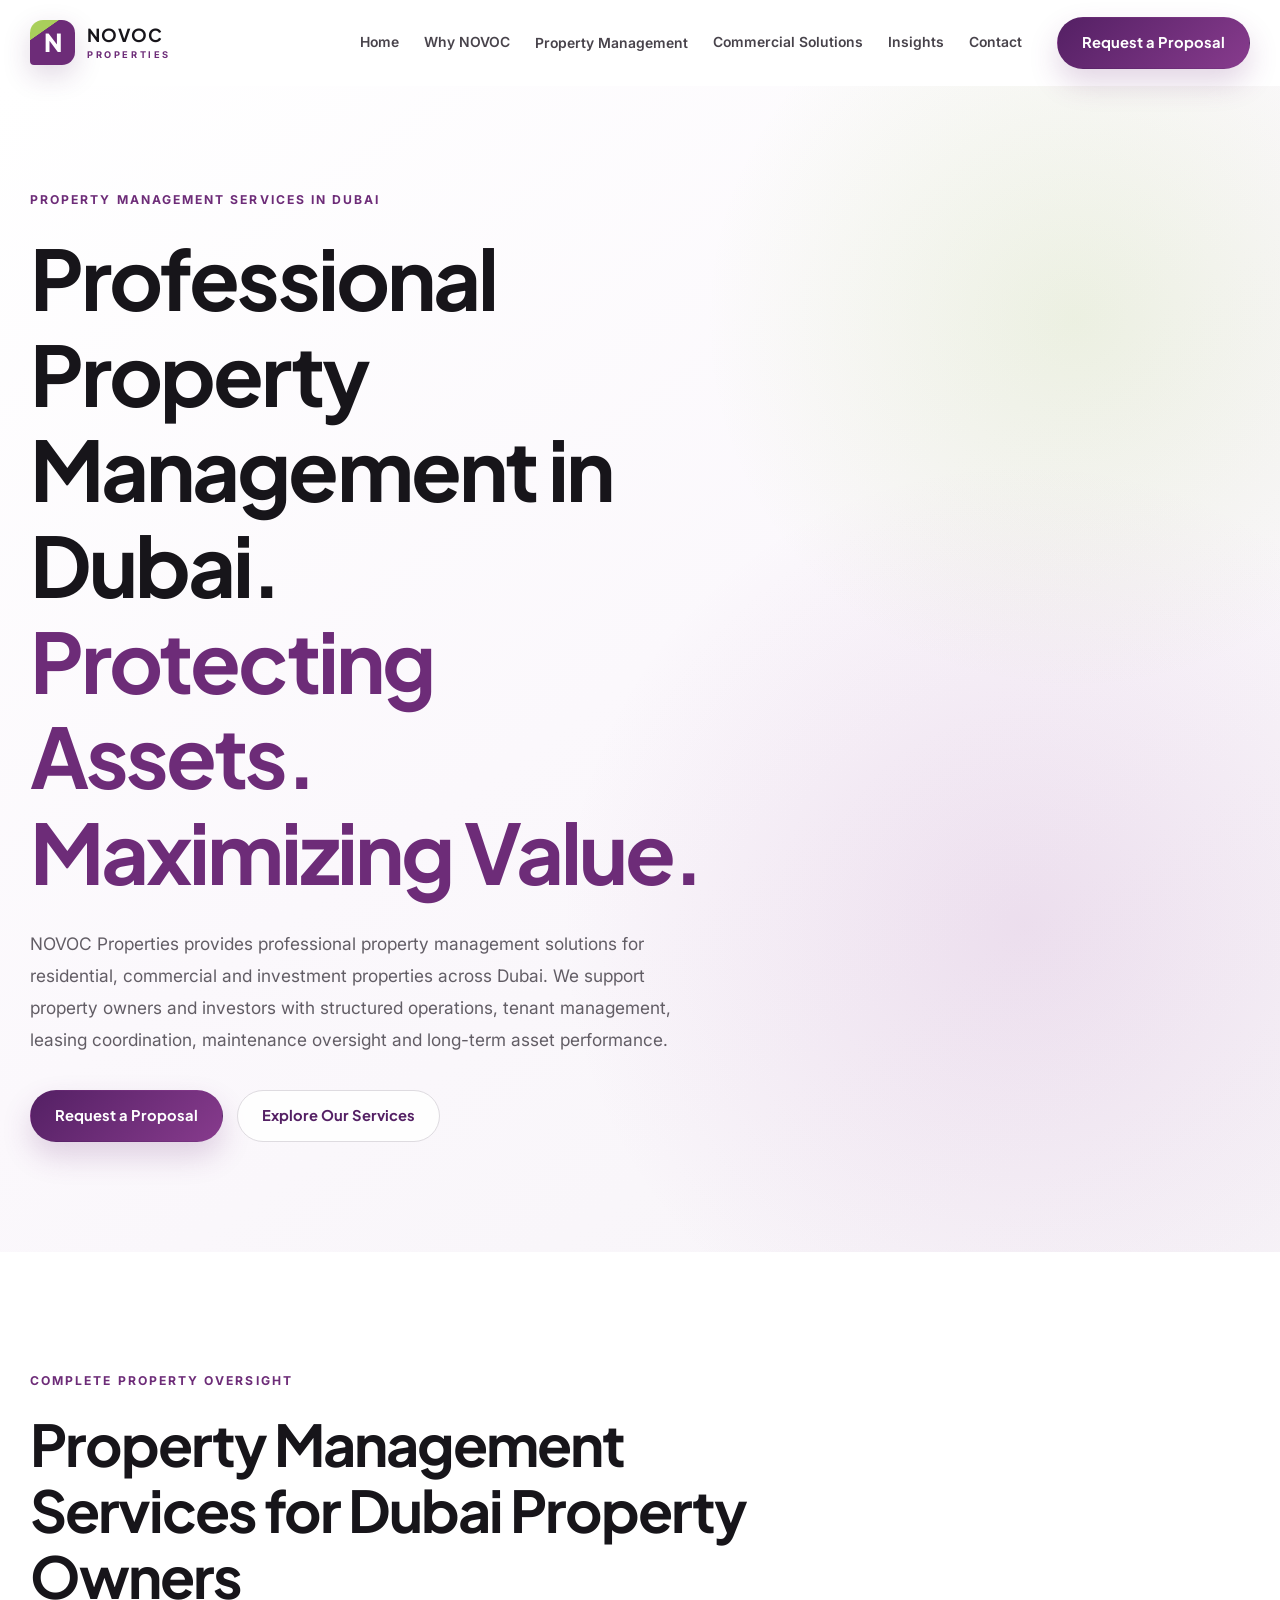
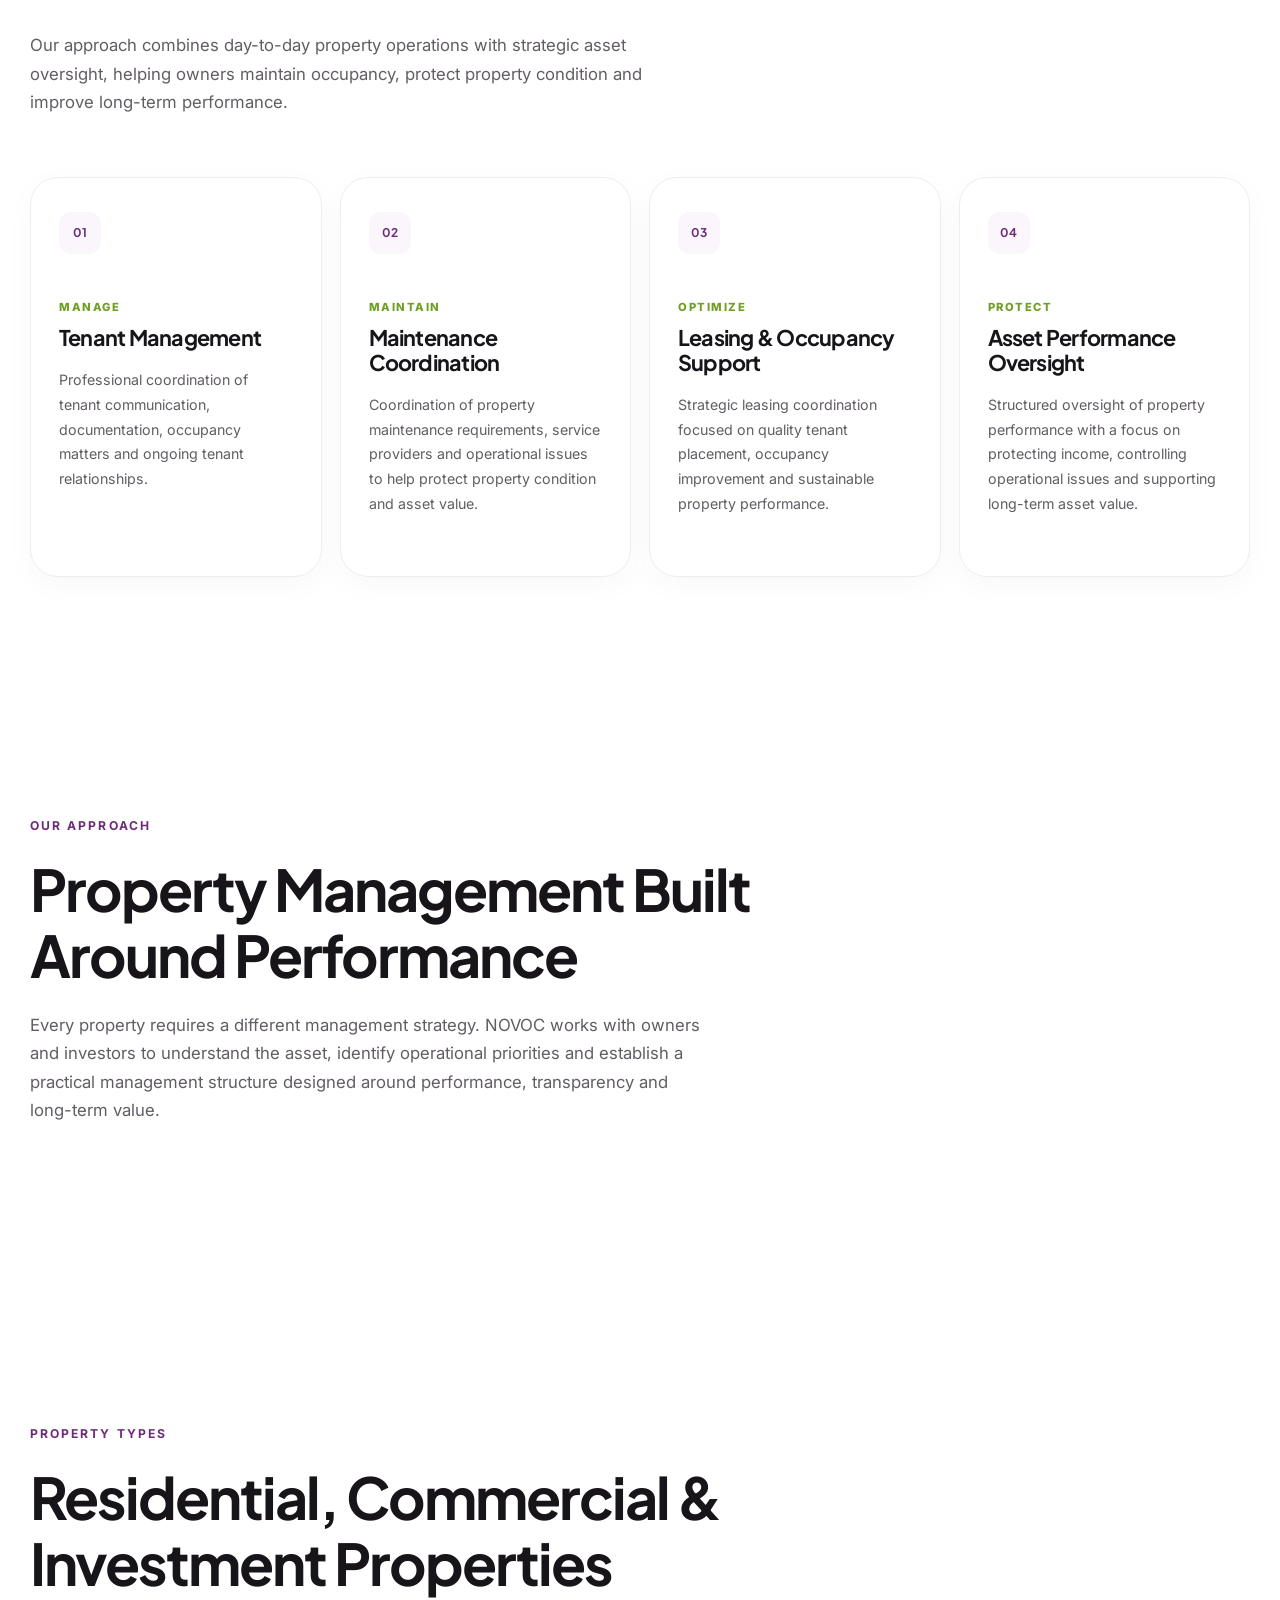
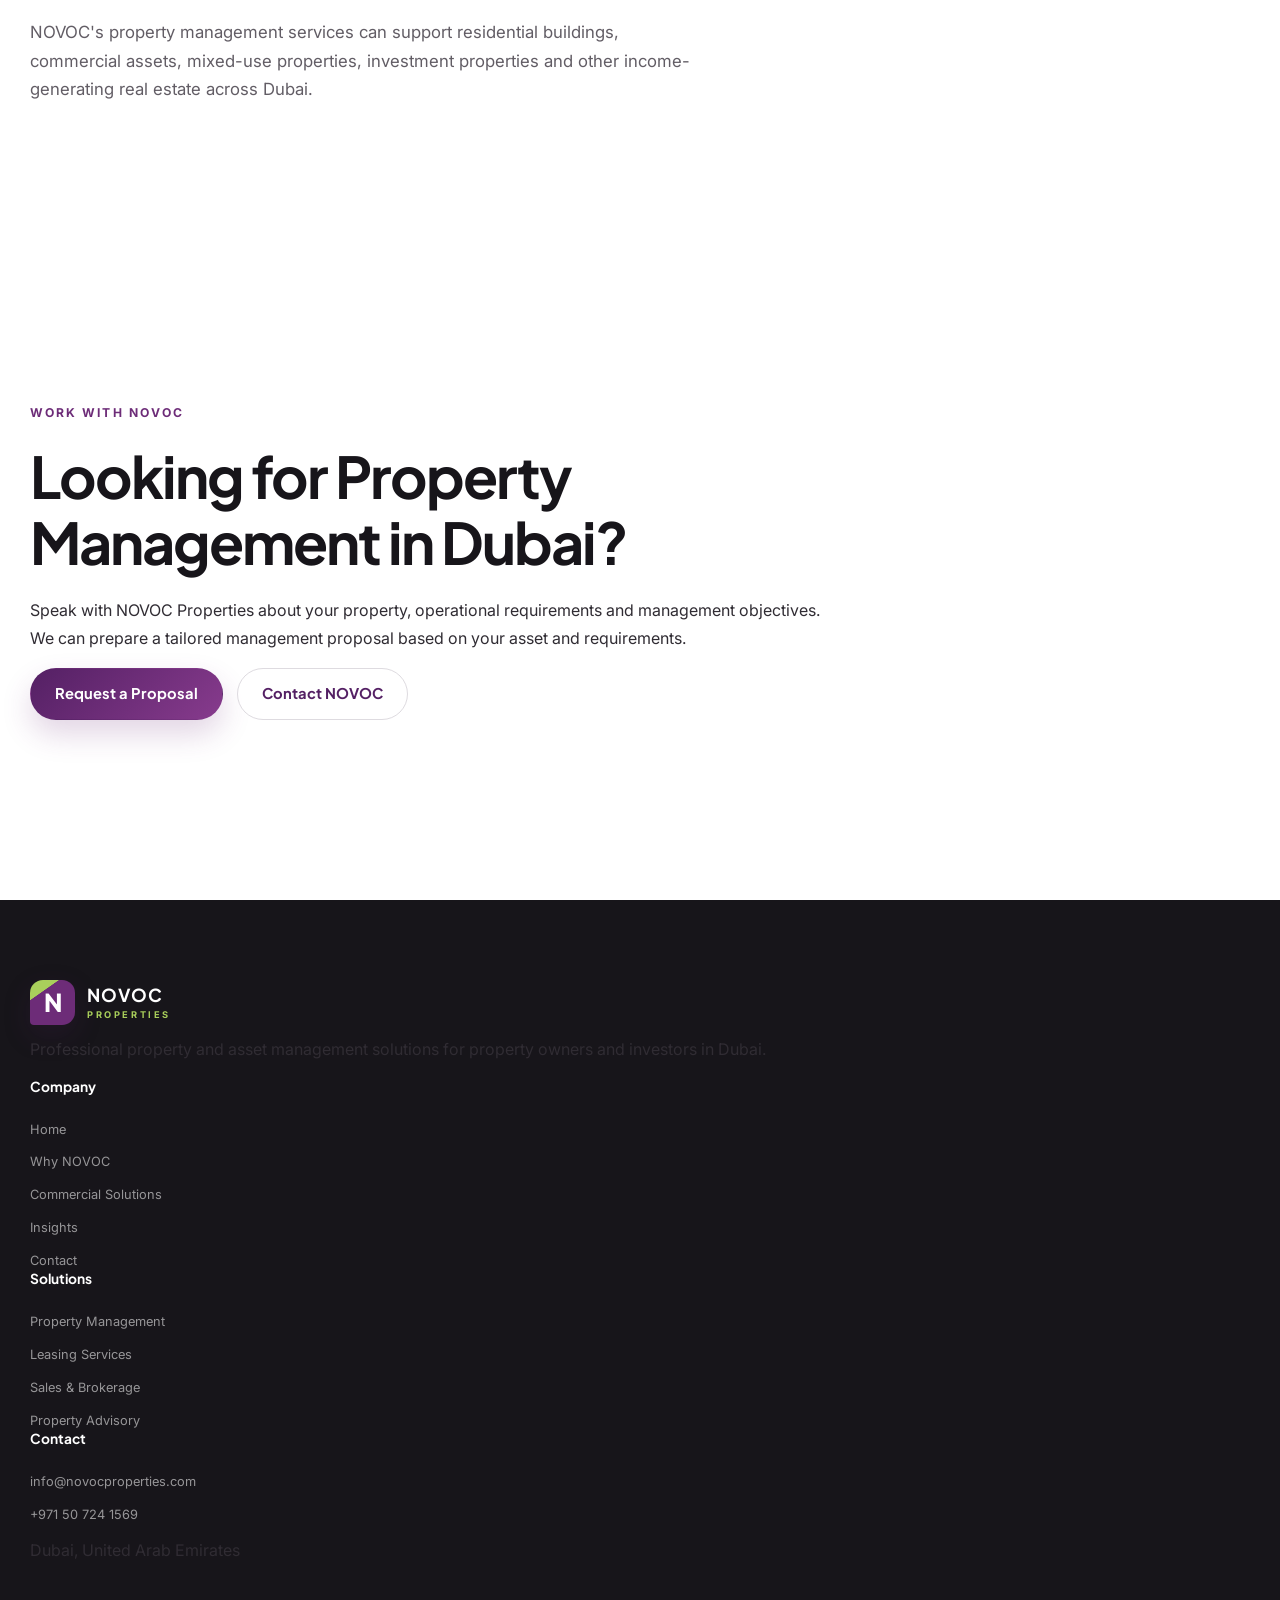
==== property-management.html @ 1d7d65e4 "Add Property Management Dubai service page" ====
<!DOCTYPE html>
<html lang="en">

<head>
  <meta charset="UTF-8">

  <meta name="viewport" content="width=device-width, initial-scale=1.0">

  <title>Property Management Dubai | NOVOC Properties</title>

  <meta
    name="description"
    content="NOVOC Properties provides professional property management services in Dubai for residential, commercial and investment properties, including tenant management, leasing support, maintenance coordination and asset performance."
  >

  <meta
    name="keywords"
    content="property management Dubai, property management company Dubai, property management services Dubai, commercial property management Dubai, residential property management Dubai, asset management Dubai"
  >

  <meta name="author" content="NOVOC Properties L.L.C S.O.C">
  <meta name="robots" content="index, follow">

  <link
    rel="canonical"
    href="https://novocproperties.com/property-management.html"
  >

  <meta property="og:type" content="website">

  <meta
    property="og:title"
    content="Property Management Dubai | NOVOC Properties"
  >

  <meta
    property="og:description"
    content="Professional property management services in Dubai for residential, commercial and investment property owners."
  >

  <meta
    property="og:url"
    content="https://novocproperties.com/property-management.html"
  >

  <meta property="og:site_name" content="NOVOC Properties">

  <meta name="twitter:card" content="summary_large_image">

  <meta
    name="twitter:title"
    content="Property Management Dubai | NOVOC Properties"
  >

  <meta
    name="twitter:description"
    content="Professional property management services in Dubai for property owners and investors."
  >

  <link rel="preconnect" href="https://fonts.googleapis.com">

  <link
    rel="preconnect"
    href="https://fonts.gstatic.com"
    crossorigin
  >

  <link
    href="https://fonts.googleapis.com/css2?family=Inter:wght@400;500;600;700&family=Plus+Jakarta+Sans:wght@500;600;700;800&display=swap"
    rel="stylesheet"
  >

  <link rel="stylesheet" href="css/style.css">
  <link rel="stylesheet" href="css/responsive.css">

  <script type="application/ld+json">
  {
    "@context": "https://schema.org",
    "@type": "Service",
    "name": "Property Management Services Dubai",
    "serviceType": "Property Management",
    "provider": {
      "@type": "Organization",
      "name": "NOVOC Properties L.L.C S.O.C",
      "url": "https://novocproperties.com/",
      "telephone": "+971507241569",
      "email": "info@novocproperties.com"
    },
    "areaServed": {
      "@type": "City",
      "name": "Dubai"
    },
    "description": "Professional property management services for residential, commercial and investment properties in Dubai."
  }
  </script>

</head>

<body>

  <a class="skip-link" href="#main-content">
    Skip to content
  </a>

  <header class="site-header" id="site-header">

    <div class="container header-inner">

      <a
        class="brand"
        href="index.html"
        aria-label="NOVOC Properties home"
      >

        <span class="brand-mark" aria-hidden="true">N</span>

        <span class="brand-text">
          <strong>NOVOC</strong>
          <small>PROPERTIES</small>
        </span>

      </a>

      <button
        class="menu-toggle"
        aria-label="Open navigation"
        aria-expanded="false"
        aria-controls="main-navigation"
      >
        <span></span>
        <span></span>
        <span></span>
      </button>

      <nav
        class="main-navigation"
        id="main-navigation"
        aria-label="Main navigation"
      >

        <a href="index.html">Home</a>

        <a href="why-novoc.html">Why NOVOC</a>

        <div class="nav-dropdown">

          <a class="active" href="property-management.html">
            Property Management
          </a>

        </div>

        <a href="commercial-solutions.html">
          Commercial Solutions
        </a>

        <a href="insights.html">
          Insights
        </a>

        <a href="contact.html">
          Contact
        </a>

      </nav>

      <a
        class="button button-primary"
        href="index.html#proposal"
      >
        Request a Proposal
      </a>

    </div>

  </header>


  <main id="main-content">

    <section class="hero">

      <div class="container hero-grid">

        <div class="hero-content">

          <p class="eyebrow">
            PROPERTY MANAGEMENT SERVICES IN DUBAI
          </p>

          <h1>
            Professional Property Management in Dubai.
            <span>Protecting Assets. Maximizing Value.</span>
          </h1>

          <p class="hero-description">
            NOVOC Properties provides professional property management
            solutions for residential, commercial and investment properties
            across Dubai. We support property owners and investors with
            structured operations, tenant management, leasing coordination,
            maintenance oversight and long-term asset performance.
          </p>

          <div class="hero-actions">

            <a
              class="button button-primary"
              href="index.html#proposal"
            >
              Request a Proposal
            </a>

            <a
              class="button button-secondary"
              href="#services"
            >
              Explore Our Services
            </a>

          </div>

        </div>

      </div>

    </section>


    <section class="section" id="services">

      <div class="container">

        <div class="section-heading">

          <p class="eyebrow">
            COMPLETE PROPERTY OVERSIGHT
          </p>

          <h2>
            Property Management Services for Dubai Property Owners
          </h2>

          <p>
            Our approach combines day-to-day property operations with
            strategic asset oversight, helping owners maintain occupancy,
            protect property condition and improve long-term performance.
          </p>

        </div>


        <div class="solutions-grid">

          <article class="solution-card">

            <span class="solution-number">01</span>

            <p class="solution-action">Manage</p>

            <h3>Tenant Management</h3>

            <p>
              Professional coordination of tenant communication,
              documentation, occupancy matters and ongoing tenant
              relationships.
            </p>

          </article>


          <article class="solution-card">

            <span class="solution-number">02</span>

            <p class="solution-action">Maintain</p>

            <h3>Maintenance Coordination</h3>

            <p>
              Coordination of property maintenance requirements,
              service providers and operational issues to help protect
              property condition and asset value.
            </p>

          </article>


          <article class="solution-card">

            <span class="solution-number">03</span>

            <p class="solution-action">Optimize</p>

            <h3>Leasing & Occupancy Support</h3>

            <p>
              Strategic leasing coordination focused on quality tenant
              placement, occupancy improvement and sustainable property
              performance.
            </p>

          </article>


          <article class="solution-card">

            <span class="solution-number">04</span>

            <p class="solution-action">Protect</p>

            <h3>Asset Performance Oversight</h3>

            <p>
              Structured oversight of property performance with a focus
              on protecting income, controlling operational issues and
              supporting long-term asset value.
            </p>

          </article>

        </div>

      </div>

    </section>


    <section class="section">

      <div class="container">

        <div class="section-heading">

          <p class="eyebrow">
            OUR APPROACH
          </p>

          <h2>
            Property Management Built Around Performance
          </h2>

          <p>
            Every property requires a different management strategy.
            NOVOC works with owners and investors to understand the asset,
            identify operational priorities and establish a practical
            management structure designed around performance,
            transparency and long-term value.
          </p>

        </div>

      </div>

    </section>


    <section class="section">

      <div class="container">

        <div class="section-heading">

          <p class="eyebrow">
            PROPERTY TYPES
          </p>

          <h2>
            Residential, Commercial & Investment Properties
          </h2>

          <p>
            NOVOC's property management services can support residential
            buildings, commercial assets, mixed-use properties,
            investment properties and other income-generating real estate
            across Dubai.
          </p>

        </div>

      </div>

    </section>


    <section class="section" id="proposal">

      <div class="container">

        <div class="section-heading">

          <p class="eyebrow">
            WORK WITH NOVOC
          </p>

          <h2>
            Looking for Property Management in Dubai?
          </h2>

          <p>
            Speak with NOVOC Properties about your property,
            operational requirements and management objectives.
            We can prepare a tailored management proposal based
            on your asset and requirements.
          </p>

          <div class="hero-actions">

            <a
              class="button button-primary"
              href="mailto:info@novocproperties.com"
            >
              Request a Proposal
            </a>

            <a
              class="button button-secondary"
              href="tel:+971507241569"
            >
              Contact NOVOC
            </a>

          </div>

        </div>

      </div>

    </section>

  </main>


  <footer class="site-footer">

    <div class="container">

      <div class="footer-grid">

        <div class="footer-column">

          <a
            class="brand"
            href="index.html"
            aria-label="NOVOC Properties home"
          >

            <span class="brand-mark" aria-hidden="true">N</span>

            <span class="brand-text">
              <strong>NOVOC</strong>
              <small>PROPERTIES</small>
            </span>

          </a>

          <p>
            Professional property and asset management solutions
            for property owners and investors in Dubai.
          </p>

        </div>


        <div class="footer-column">

          <h3>Company</h3>

          <a href="index.html">Home</a>
          <a href="why-novoc.html">Why NOVOC</a>
          <a href="commercial-solutions.html">Commercial Solutions</a>
          <a href="insights.html">Insights</a>
          <a href="contact.html">Contact</a>

        </div>


        <div class="footer-column">

          <h3>Solutions</h3>

          <a href="property-management.html">
            Property Management
          </a>

          <a href="leasing.html">
            Leasing Services
          </a>

          <a href="brokerage.html">
            Sales &amp; Brokerage
          </a>

          <a href="property-advisory.html">
            Property Advisory
          </a>

        </div>


        <div class="footer-column">

          <h3>Contact</h3>

          <a href="mailto:info@novocproperties.com">
            info@novocproperties.com
          </a>

          <a href="tel:+971507241569">
            +971 50 724 1569
          </a>

          <p>
            Dubai, United Arab Emirates
          </p>

        </div>

      </div>

    </div>

  </footer>


  <script src="js/script.js"></script>

</body>

</html>
---- css/style.css ----
/* =========================================================
   NOVOC PROPERTIES
   Main Website Stylesheet
   ========================================================= */

/* ---------- Brand Variables ---------- */

:root {
  --purple-950: #2b1238;
  --purple-900: #3c174d;
  --purple-800: #542064;
  --purple-700: #6d2c78;
  --purple-600: #873b8d;
  --purple-500: #9d4da2;
  --purple-100: #f2e9f4;
  --purple-50: #faf6fb;

  --green-600: #6f9f24;
  --green-500: #8fbd3f;
  --green-400: #a9cf5b;
  --green-100: #edf6dc;

  --charcoal-950: #17151a;
  --charcoal-900: #211e24;
  --charcoal-800: #302c33;
  --charcoal-700: #48434b;
  --charcoal-600: #625d65;
  --charcoal-500: #7b767d;
  --charcoal-300: #c5c1c7;
  --charcoal-200: #dedbe0;
  --charcoal-100: #eeecef;
  --charcoal-50: #f7f6f8;

  --white: #ffffff;
  --success: #268a56;

  --font-heading: "Plus Jakarta Sans", sans-serif;
  --font-body: "Inter", sans-serif;

  --container: 1220px;
  --header-height: 86px;

  --radius-small: 10px;
  --radius-medium: 18px;
  --radius-large: 28px;
  --radius-pill: 999px;

  --shadow-small: 0 8px 24px rgba(37, 21, 42, 0.07);
  --shadow-medium: 0 20px 60px rgba(42, 23, 48, 0.1);
  --shadow-large: 0 30px 90px rgba(42, 23, 48, 0.16);

  --transition: 220ms ease;
}

/* ---------- Reset ---------- */

*,
*::before,
*::after {
  box-sizing: border-box;
}

html {
  scroll-behavior: smooth;
}

body {
  margin: 0;
  overflow-x: hidden;
  color: var(--charcoal-800);
  background: var(--white);
  font-family: var(--font-body);
  font-size: 16px;
  line-height: 1.7;
  -webkit-font-smoothing: antialiased;
}

body.menu-open {
  overflow: hidden;
}

img,
svg {
  display: block;
  max-width: 100%;
}

button,
input,
textarea,
select {
  font: inherit;
}

button,
a {
  -webkit-tap-highlight-color: transparent;
}

a {
  color: inherit;
  text-decoration: none;
}

p,
h1,
h2,
h3,
h4 {
  margin-top: 0;
}

h1,
h2,
h3,
h4 {
  color: var(--charcoal-950);
  font-family: var(--font-heading);
  line-height: 1.15;
  letter-spacing: -0.035em;
}

h1 {
  font-size: clamp(3rem, 6.5vw, 6.5rem);
}

h2 {
  font-size: clamp(2.2rem, 4.5vw, 4.4rem);
}

h3 {
  font-size: 1.35rem;
}

::selection {
  color: var(--white);
  background: var(--purple-700);
}

/* ---------- Utilities ---------- */

.container {
  width: min(calc(100% - 40px), var(--container));
  margin-inline: auto;
}

.section {
  position: relative;
  padding: 120px 0;
}

.section-light {
  background: var(--charcoal-50);
}

.two-column {
  display: grid;
  grid-template-columns: 0.9fr 1.1fr;
  gap: 90px;
  align-items: start;
}

.eyebrow {
  margin-bottom: 22px;
  color: var(--purple-700);
  font-size: 0.76rem;
  font-weight: 700;
  letter-spacing: 0.17em;
  line-height: 1.4;
  text-transform: uppercase;
}

.section-heading {
  max-width: 800px;
  margin-bottom: 60px;
}

.section-heading h2 {
  margin-bottom: 22px;
}

.section-heading > p:last-child {
  max-width: 670px;
  margin-bottom: 0;
  color: var(--charcoal-600);
  font-size: 1.05rem;
}

.narrow-heading {
  max-width: 720px;
}

.heading-row {
  display: flex;
  max-width: none;
  align-items: end;
  justify-content: space-between;
  gap: 30px;
}

.heading-row > div {
  max-width: 760px;
}

.skip-link {
  position: fixed;
  z-index: 9999;
  top: 16px;
  left: 16px;
  padding: 12px 16px;
  transform: translateY(-150%);
  color: var(--white);
  background: var(--purple-800);
  border-radius: var(--radius-small);
}

.skip-link:focus {
  transform: translateY(0);
}

/* ---------- Buttons ---------- */

.button {
  display: inline-flex;
  min-height: 52px;
  align-items: center;
  justify-content: center;
  gap: 10px;
  padding: 13px 24px;
  border: 1px solid transparent;
  border-radius: var(--radius-pill);
  font-family: var(--font-heading);
  font-size: 0.92rem;
  font-weight: 700;
  line-height: 1;
  cursor: pointer;
  transition:
    transform var(--transition),
    background-color var(--transition),
    border-color var(--transition),
    color var(--transition),
    box-shadow var(--transition);
}

.button:hover {
  transform: translateY(-2px);
}

.button-primary {
  color: var(--white);
  background: linear-gradient(
    135deg,
    var(--purple-800),
    var(--purple-600)
  );
  box-shadow: 0 14px 30px rgba(109, 44, 120, 0.2);
}

.button-primary:hover {
  background: linear-gradient(
    135deg,
    var(--purple-900),
    var(--purple-700)
  );
  box-shadow: 0 18px 36px rgba(109, 44, 120, 0.28);
}

.button-secondary {
  color: var(--purple-800);
  background: rgba(255, 255, 255, 0.85);
  border-color: var(--charcoal-200);
}

.button-secondary:hover {
  border-color: var(--purple-500);
  background: var(--white);
}

.text-link {
  display: inline-flex;
  align-items: center;
  gap: 12px;
  color: var(--purple-800);
  font-family: var(--font-heading);
  font-weight: 700;
  transition:
    gap var(--transition),
    color var(--transition);
}

.text-link:hover {
  gap: 17px;
  color: var(--green-600);
}

/* ---------- Header ---------- */

.site-header {
  position: sticky;
  z-index: 1000;
  top: 0;
  height: var(--header-height);
  background: rgba(255, 255, 255, 0.9);
  border-bottom: 1px solid transparent;
  backdrop-filter: blur(18px);
  transition:
    box-shadow var(--transition),
    border-color var(--transition),
    background-color var(--transition);
}

.site-header.scrolled {
  background: rgba(255, 255, 255, 0.96);
  border-color: var(--charcoal-100);
  box-shadow: 0 10px 30px rgba(35, 26, 38, 0.06);
}

.header-inner {
  display: flex;
  height: 100%;
  align-items: center;
  gap: 35px;
}

.brand {
  display: inline-flex;
  flex-shrink: 0;
  align-items: center;
  gap: 12px;
}

.brand-mark {
  display: grid;
  width: 45px;
  height: 45px;
  place-items: center;
  overflow: hidden;
  color: var(--white);
  background:
    linear-gradient(
      145deg,
      var(--green-400) 0 26%,
      var(--purple-700) 27% 100%
    );
  border-radius: 13px 13px 13px 4px;
  font-family: var(--font-heading);
  font-size: 1.55rem;
  font-weight: 800;
  box-shadow: 0 10px 28px rgba(84, 32, 100, 0.18);
}

.brand-text {
  display: flex;
  flex-direction: column;
  line-height: 1;
}

.brand-text strong {
  color: var(--charcoal-950);
  font-family: var(--font-heading);
  font-size: 1.12rem;
  letter-spacing: 0.05em;
}

.brand-text small {
  margin-top: 6px;
  color: var(--purple-700);
  font-size: 0.58rem;
  font-weight: 700;
  letter-spacing: 0.28em;
}

.main-navigation {
  display: flex;
  margin-left: auto;
  align-items: center;
  gap: 25px;
}

.main-navigation > a,
.nav-dropdown > a {
  position: relative;
  padding: 30px 0;
  color: var(--charcoal-700);
  font-size: 0.87rem;
  font-weight: 600;
  white-space: nowrap;
  transition: color var(--transition);
}

.main-navigation > a::after,
.nav-dropdown > a::after {
  position: absolute;
  right: 0;
  bottom: 23px;
  left: 0;
  height: 2px;
  content: "";
  transform: scaleX(0);
  background: var(--purple-700);
  border-radius: 2px;
  transition: transform var(--transition);
  transform-origin: right;
}

.main-navigation > a:hover,
.main-navigation > a.active,
.nav-dropdown:hover > a {
  color: var(--purple-800);
}

.main-navigation > a:hover::after,
.main-navigation > a.active::after,
.nav-dropdown:hover > a::after {
  transform: scaleX(1);
  transform-origin: left;
}

.nav-dropdown {
  position: relative;
}

.dropdown-menu {
  position: absolute;
  top: calc(100% - 8px);
  left: -25px;
  width: 255px;
  padding: 12px;
  visibility: hidden;
  transform: translateY(12px);
  opacity: 0;
  background: var(--white);
  border: 1px solid var(--charcoal-100);
  border-radius: var(--radius-medium);
  box-shadow: var(--shadow-medium);
  transition:
    transform var(--transition),
    opacity var(--transition),
    visibility var(--transition);
}

.dropdown-menu a {
  display: block;
  padding: 12px 14px;
  color: var(--charcoal-700);
  border-radius: 10px;
  font-size: 0.88rem;
  font-weight: 600;
}

.dropdown-menu a:hover {
  color: var(--purple-800);
  background: var(--purple-50);
}

.nav-dropdown:hover .dropdown-menu,
.nav-dropdown:focus-within .dropdown-menu {
  visibility: visible;
  transform: translateY(0);
  opacity: 1;
}

.header-cta {
  min-height: 44px;
  padding: 12px 19px;
  font-size: 0.8rem;
}

.menu-toggle {
  display: none;
  width: 44px;
  height: 44px;
  padding: 10px;
  background: transparent;
  border: 0;
  cursor: pointer;
}

.menu-toggle span {
  display: block;
  width: 100%;
  height: 2px;
  margin: 6px 0;
  background: var(--charcoal-900);
  border-radius: 2px;
  transition:
    transform var(--transition),
    opacity var(--transition);
}

/* ---------- Hero ---------- */

.hero {
  position: relative;
  min-height: calc(100vh - var(--header-height));
  display: flex;
  overflow: hidden;
  align-items: center;
  padding: 105px 0 110px;
  background:
    radial-gradient(
      circle at 84% 20%,
      rgba(143, 189, 63, 0.14),
      transparent 26%
    ),
    radial-gradient(
      circle at 80% 72%,
      rgba(157, 77, 162, 0.14),
      transparent 35%
    ),
    linear-gradient(145deg, #ffffff 0%, #fbf8fc 50%, #f7f4f8 100%);
}

.hero-grid {
  position: relative;
  z-index: 2;
  display: grid;
  grid-template-columns: minmax(0, 1.18fr) minmax(360px, 0.82fr);
  gap: 80px;
  align-items: center;
}

.hero-content {
  max-width: 760px;
}

.hero h1 {
  max-width: 800px;
  margin-bottom: 28px;
}

.hero h1 span {
  display: block;
  color: var(--purple-700);
}

.hero-description {
  max-width: 720px;
  margin-bottom: 34px;
  color: var(--charcoal-600);
  font-size: 1.08rem;
  line-height: 1.85;
}

.hero-actions {
  display: flex;
  flex-wrap: wrap;
  gap: 14px;
}

.hero-trust {
  display: grid;
  max-width: 760px;
  margin-top: 52px;
  padding-top: 27px;
  grid-template-columns: repeat(3, 1fr);
  border-top: 1px solid var(--charcoal-200);
}

.hero-trust div {
  position: relative;
  padding-right: 20px;
}

.hero-trust div:not(:last-child)::after {
  position: absolute;
  top: 5px;
  right: 20px;
  width: 1px;
  height: 38px;
  content: "";
  background: var(--charcoal-200);
}

.hero-trust strong,
.hero-trust span {
  display: block;
}

.hero-trust strong {
  margin-bottom: 4px;
  color: var(--charcoal-900);
  font-family: var(--font-heading);
  font-size: 0.9rem;
}

.hero-trust span {
  max-width: 150px;
  color: var(--charcoal-500);
  font-size: 0.72rem;
  line-height: 1.45;
}

.hero-visual {
  position: relative;
  min-height: 540px;
}

.building-card {
  position: absolute;
  overflow: hidden;
  border-radius: 42px 42px 42px 13px;
}

.building-card-main {
  top: 12px;
  right: 10px;
  width: min(100%, 430px);
  height: 505px;
  background:
    linear-gradient(
      145deg,
      rgba(255, 255, 255, 0.18),
      transparent 40%
    ),
    linear-gradient(145deg, var(--purple-700), var(--purple-950));
  box-shadow: var(--shadow-large);
}

.building-card-main::before {
  position: absolute;
  top: -90px;
  right: -70px;
  width: 280px;
  height: 280px;
  content: "";
  background: rgba(169, 207, 91, 0.92);
  border-radius: 45% 55% 65% 35%;
  transform: rotate(20deg);
}

.building-card-main::after {
  position: absolute;
  top: 50px;
  left: -110px;
  width: 310px;
  height: 310px;
  content: "";
  border: 2px solid rgba(255, 255, 255, 0.14);
  border-radius: 50%;
}

.building-line {
  position: absolute;
  z-index: 2;
  bottom: 100px;
  width: 2px;
  background: rgba(255, 255, 255, 0.22);
}

.line-one {
  left: 22%;
  height: 245px;
}

.line-two {
  left: 50%;
  height: 320px;
}

.line-three {
  right: 22%;
  height: 195px;
}

.building-copy {
  position: absolute;
  z-index: 3;
  right: 35px;
  bottom: 34px;
  left: 35px;
  padding-top: 22px;
  border-top: 1px solid rgba(255, 255, 255, 0.22);
}

.building-copy small,
.building-copy strong {
  display: block;
  color: var(--white);
}

.building-copy small {
  margin-bottom: 6px;
  opacity: 0.72;
  font-size: 0.72rem;
  letter-spacing: 0.08em;
  text-transform: uppercase;
}

.building-copy strong {
  font-family: var(--font-heading);
  font-size: 1.45rem;
}

.floating-card {
  position: absolute;
  z-index: 5;
  min-width: 155px;
  padding: 19px 20px;
  background: rgba(255, 255, 255, 0.92);
  border: 1px solid rgba(255, 255, 255, 0.75);
  border-radius: var(--radius-medium);
  box-shadow: var(--shadow-medium);
  backdrop-filter: blur(12px);
}

.floating-card span,
.floating-card strong {
  display: block;
}

.floating-card span {
  margin-bottom: 3px;
  color: var(--purple-600);
  font-size: 0.69rem;
  font-weight: 700;
  letter-spacing: 0.12em;
  text-transform: uppercase;
}

.floating-card strong {
  color: var(--charcoal-900);
  font-family: var(--font-heading);
  font-size: 0.95rem;
}

.floating-card-one {
  top: 105px;
  left: -34px;
}

.floating-card-two {
  right: -25px;
  bottom: 95px;
}

.hero-shape {
  position: absolute;
  pointer-events: none;
}

.hero-shape-one {
  top: 16%;
  right: -160px;
  width: 420px;
  height: 420px;
  opacity: 0.12;
  border: 2px solid var(--purple-700);
  border-radius: 49% 51% 35% 65%;
  transform: rotate(28deg);
}

.hero-shape-two {
  bottom: -120px;
  left: 38%;
  width: 330px;
  height: 330px;
  opacity: 0.08;
  background: var(--green-500);
  border-radius: 70% 30% 50% 50%;
  transform: rotate(-25deg);
}

/* ---------- Introduction ---------- */

.intro-section h2 {
  max-width: 560px;
}

.intro-copy {
  max-width: 650px;
}

.intro-copy p {
  color: var(--charcoal-600);
  font-size: 1.04rem;
}

.intro-copy .text-link {
  margin-top: 15px;
}

/* ---------- Solutions ---------- */

.solutions-grid {
  display: grid;
  grid-template-columns: repeat(4, 1fr);
  gap: 18px;
}

.solution-card {
  position: relative;
  min-height: 390px;
  display: flex;
  overflow: hidden;
  flex-direction: column;
  padding: 34px 28px;
  background: var(--white);
  border: 1px solid var(--charcoal-100);
  border-radius: var(--radius-large);
  box-shadow: 0 8px 30px rgba(45, 29, 48, 0.03);
  transition:
    transform var(--transition),
    border-color var(--transition),
    box-shadow var(--transition);
}

.solution-card::before {
  position: absolute;
  top: -70px;
  right: -80px;
  width: 180px;
  height: 180px;
  content: "";
  opacity: 0;
  background: var(--purple-100);
  border-radius: 50%;
  transition:
    transform 400ms ease,
    opacity 400ms ease;
}

.solution-card:hover {
  transform: translateY(-8px);
  border-color: rgba(157, 77, 162, 0.35);
  box-shadow: var(--shadow-medium);
}

.solution-card:hover::before {
  transform: scale(1.2);
  opacity: 0.8;
}

.solution-number {
  position: relative;
  z-index: 2;
  display: inline-grid;
  width: 42px;
  height: 42px;
  margin-bottom: 44px;
  place-items: center;
  color: var(--purple-700);
  background: var(--purple-50);
  border-radius: 12px;
  font-family: var(--font-heading);
  font-size: 0.75rem;
  font-weight: 700;
}

.solution-action {
  position: relative;
  z-index: 2;
  margin-bottom: 9px;
  color: var(--green-600);
  font-size: 0.7rem;
  font-weight: 800;
  letter-spacing: 0.14em;
  text-transform: uppercase;
}

.solution-card h3 {
  position: relative;
  z-index: 2;
  margin-bottom: 17px;
}

.solution-card > p:not(.solution-action) {
  position: relative;
  z-index: 2;
  margin-bottom: 25px;
  color: var(--charcoal-600);
  font-size: 0.89rem;
  line-height: 1.75;
}

.solution-card a {
  position: relative;
  z-index: 2;
  display: inline-flex;
  margin-top: auto;
  align-items: center;
  gap: 9px;
  color: var(--purple-700);
  font-family: var(--font-heading);
  font-size: 0.78rem;
  font-weight: 700;
}

.solution-card a span {
  transition: transform var(--transition);
}

.solution-card a:hover span {
  transform: translateX(5px);
}

/* ---------- Trust ---------- */

.trust-grid {
  display: grid;
  grid-template-columns: repeat(3, 1fr);
  border-top: 1px solid var(--charcoal-200);
  border-left: 1px solid var(--charcoal-200);
}

.trust-grid article {
  min-height: 280px;
  padding: 38px 34px;
  border-right: 1px solid var(--charcoal-200);
  border-bottom: 1px solid var(--charcoal-200);
  transition:
    background-color var(--transition),
    transform var(--transition);
}

.trust-grid article:hover {
  background: var(--purple-50);
}

.trust-grid article > span {
  display: block;
  margin-bottom: 55px;
  color: var(--green-600);
  font-family: var(--font-heading);
  font-size: 0.74rem;
  font-weight: 800;
}

.trust-grid h3 {
  margin-bottom: 13px;
}

.trust-grid p {
  margin-bottom: 0;
  color: var(--charcoal-600);
  font-size: 0.87rem;
}

/* ---------- Industries ---------- */

.section-purple {
  overflow: hidden;
  color: var(--white);
  background:
    radial-gradient(
      circle at 90% 20%,
      rgba(169, 207, 91, 0.22),
      transparent 25%
    ),
    linear-gradient(145deg, var(--purple-950), var(--purple-700));
}

.section-purple::before {
  position: absolute;
  top: -180px;
  left: -160px;
  width: 420px;
  height: 420px;
  content: "";
  opacity: 0.12;
  border: 2px solid var(--white);
  border-radius: 40% 60% 58% 42%;
  transform: rotate(25deg);
}

.section-heading-light h2,
.section-heading-light .eyebrow {
  color: var(--white);
}

.section-heading-light .eyebrow {
  opacity: 0.68;
}

.industries-grid {
  display: grid;
  grid-template-columns: repeat(4, 1fr);
  border-top: 1px solid rgba(255, 255, 255, 0.18);
  border-left: 1px solid rgba(255, 255, 255, 0.18);
}

.industries-grid div {
  display: flex;
  min-height: 145px;
  align-items: end;
  padding: 30px;
  border-right: 1px solid rgba(255, 255, 255, 0.18);
  border-bottom: 1px solid rgba(255, 255, 255, 0.18);
  font-family: var(--font-heading);
  font-size: 1.02rem;
  font-weight: 600;
  transition:
    background-color var(--transition),
    color var(--transition);
}

.industries-grid div:hover {
  color: var(--charcoal-950);
  background: var(--green-400);
}

/* ---------- Process ---------- */

.process-grid {
  display: grid;
  grid-template-columns: repeat(4, 1fr);
  gap: 45px;
}

.process-grid article {
  position: relative;
}

.process-grid article:not(:last-child)::after {
  position: absolute;
  top: 21px;
  right: -28px;
  width: 14px;
  height: 14px;
  content: "→";
  color: var(--charcoal-300);
  font-size: 1.1rem;
}

.process-grid span {
  display: grid;
  width: 46px;
  height: 46px;
  margin-bottom: 28px;
  place-items: center;
  color: var(--white);
  background: var(--purple-700);
  border-radius: 50%;
  font-family: var(--font-heading);
  font-size: 0.72rem;
  font-weight: 700;
}

.process-grid article:nth-child(4) span {
  color: var(--charcoal-950);
  background: var(--green-400);
}

.process-grid h3 {
  margin-bottom: 13px;
}

.process-grid p {
  margin-bottom: 0;
  color: var(--charcoal-600);
  font-size: 0.88rem;
}

/* ---------- Standards ---------- */

.standards-section {
  padding-top: 20px;
}

.standards-box {
  display: grid;
  padding: 70px;
  grid-template-columns: 0.9fr 1.1fr;
  gap: 80px;
  background: var(--charcoal-950);
  border-radius: 36px;
}

.standards-box h2 {
  margin-bottom: 0;
  color: var(--white);
}

.standards-box .eyebrow {
  color: var(--green-400);
}

.standards-box > div:last-child {
  padding-left: 40px;
  border-left: 1px solid rgba(255, 255, 255, 0.15);
}

.standards-box > div:last-child p {
  color: rgba(255, 255, 255, 0.68);
}

.standards-box > div:last-child p:last-child {
  margin-bottom: 0;
}

/* ---------- Insights ---------- */

.insights-grid {
  display: grid;
  grid-template-columns: repeat(3, 1fr);
  gap: 22px;
}

.insight-card {
  overflow: hidden;
  background: var(--white);
  border: 1px solid var(--charcoal-100);
  border-radius: var(--radius-large);
  transition:
    transform var(--transition),
    box-shadow var(--transition);
}

.insight-card:hover {
  transform: translateY(-7px);
  box-shadow: var(--shadow-medium);
}

.insight-image {
  position: relative;
  height: 220px;
  overflow: hidden;
}

.insight-image::before,
.insight-image::after {
  position: absolute;
  content: "";
}

.insight-image::before {
  inset: 0;
  background:
    linear-gradient(
      140deg,
      rgba(255, 255, 255, 0.16),
      transparent 40%
    ),
    linear-gradient(145deg, var(--purple-800), var(--purple-500));
}

.insight-image::after {
  right: -70px;
  bottom: -80px;
  width: 230px;
  height: 230px;
  opacity: 0.78;
  background: var(--green-400);
  border-radius: 45% 55% 60% 40%;
}

.insight-image-two::before {
  background:
    linear-gradient(
      140deg,
      rgba(255, 255, 255, 0.16),
      transparent 40%
    ),
    linear-gradient(145deg, var(--charcoal-900), var(--purple-800));
}

.insight-image-three::before {
  background:
    linear-gradient(
      140deg,
      rgba(255, 255, 255, 0.16),
      transparent 40%
    ),
    linear-gradient(145deg, var(--purple-700), #b777b8);
}

.insight-content {
  padding: 28px;
}

.insight-content > span {
  display: block;
  margin-bottom: 12px;
  color: var(--green-600);
  font-size: 0.69rem;
  font-weight: 800;
  letter-spacing: 0.12em;
  text-transform: uppercase;
}

.insight-content h3 {
  min-height: 78px;
  margin-bottom: 23px;
  font-size: 1.12rem;
  line-height: 1.42;
}

.insight-content a {
  color: var(--purple-700);
  font-family: var(--font-heading);
  font-size: 0.78rem;
  font-weight: 700;
}

/* ---------- Proposal Form ---------- */

.proposal-section {
  position: relative;
  overflow: hidden;
  padding: 120px 0;
  background:
    radial-gradient(
      circle at 15% 10%,
      rgba(169, 207, 91, 0.18),
      transparent 26%
    ),
    linear-gradient(145deg, var(--purple-950), var(--purple-800));
}

.proposal-section::after {
  position: absolute;
  right: -190px;
  bottom: -230px;
  width: 530px;
  height: 530px;
  content: "";
  opacity: 0.08;
  border: 3px solid var(--white);
  border-radius: 50% 40% 60% 50%;
}

.proposal-grid {
  position: relative;
  z-index: 2;
  display: grid;
  grid-template-columns: 0.8fr 1.2fr;
  gap: 90px;
  align-items: start;
}

.proposal-grid > div:first-child {
  position: sticky;
  top: 125px;
}

.proposal-grid h2 {
  margin-bottom: 25px;
  color: var(--white);
}

.proposal-grid > div:first-child > p:last-child {
  max-width: 510px;
  color: rgba(255, 255, 255, 0.68);
}

.proposal-grid .eyebrow {
  color: var(--green-400);
}

.proposal-form {
  padding: 42px;
  background: var(--white);
  border-radius: var(--radius-large);
  box-shadow: var(--shadow-large);
}

.form-row {
  display: grid;
  grid-template-columns: repeat(2, 1fr);
  gap: 18px;
}

.form-field {
  margin-bottom: 20px;
}

.form-field label {
  display: block;
  margin-bottom: 8px;
  color: var(--charcoal-800);
  font-family: var(--font-heading);
  font-size: 0.76rem;
  font-weight: 700;
}

.form-field input,
.form-field select,
.form-field textarea {
  width: 100%;
  color: var(--charcoal-900);
  background: var(--charcoal-50);
  border: 1px solid var(--charcoal-200);
  border-radius: 12px;
  outline: none;
  transition:
    border-color var(--transition),
    box-shadow var(--transition),
    background-color var(--transition);
}

.form-field input,
.form-field select {
  height: 51px;
  padding: 0 15px;
}

.form-field textarea {
  min-height: 145px;
  padding: 14px 15px;
  resize: vertical;
}

.form-field input:focus,
.form-field select:focus,
.form-field textarea:focus {
  background: var(--white);
  border-color: var(--purple-500);
  box-shadow: 0 0 0 4px rgba(157, 77, 162, 0.1);
}

.proposal-form .button {
  width: 100%;
  margin-top: 5px;
}

.form-note {
  margin: 13px 0 0;
  color: var(--charcoal-500);
  font-size: 0.68rem;
  text-align: center;
}

/* ---------- Footer ---------- */

.site-footer {
  padding: 80px 0 26px;
  background: var(--charcoal-950);
}

.footer-main {
  display: grid;
  padding-bottom: 65px;
  grid-template-columns: 1.65fr repeat(3, 1fr);
  gap: 65px;
  border-bottom: 1px solid rgba(255, 255, 255, 0.12);
}

.site-footer .brand-text strong,
.site-footer .brand-text small {
  color: var(--white);
}

.site-footer .brand-text small {
  color: var(--green-400);
}

.footer-brand > p {
  max-width: 390px;
  margin: 24px 0 0;
  color: rgba(255, 255, 255, 0.58);
  font-size: 0.85rem;
}

.footer-brand .license-number {
  color: rgba(255, 255, 255, 0.38);
  font-size: 0.72rem;
}

.footer-column {
  display: flex;
  flex-direction: column;
  align-items: flex-start;
  gap: 11px;
}

.footer-column h3 {
  margin-bottom: 13px;
  color: var(--white);
  font-size: 0.86rem;
  letter-spacing: 0;
}

.footer-column a,
.footer-column address {
  color: rgba(255, 255, 255, 0.55);
  font-size: 0.8rem;
  font-style: normal;
  transition: color var(--transition);
}

.footer-column a:hover {
  color: var(--green-400);
}

.footer-bottom {
  display: flex;
  padding-top: 25px;
  align-items: center;
  justify-content: space-between;
  gap: 25px;
}

.footer-bottom p,
.footer-bottom a {
  margin: 0;
  color: rgba(255, 255, 255, 0.38);
  font-size: 0.68rem;
}

.footer-bottom > div {
  display: flex;
  gap: 22px;
}

.footer-bottom a:hover {
  color: var(--white);
}

/* ---------- WhatsApp ---------- */

.whatsapp-button {
  position: fixed;
  z-index: 900;
  right: 22px;
  bottom: 22px;
  display: grid;
  width: 55px;
  height: 55px;
  place-items: center;
  color: var(--white);
  background: var(--success);
  border: 4px solid var(--white);
  border-radius: 50%;
  box-shadow: 0 15px 35px rgba(38, 138, 86, 0.25);
  font-family: var(--font-heading);
  font-size: 0.67rem;
  font-weight: 800;
  transition:
    transform var(--transition),
    box-shadow var(--transition);
}

.whatsapp-button:hover {
  transform: translateY(-4px) scale(1.03);
  box-shadow: 0 20px 40px rgba(38, 138, 86, 0.32);
}

/* ---------- Accessibility ---------- */

a:focus-visible,
button:focus-visible,
input:focus-visible,
textarea:focus-visible,
select:focus-visible {
  outline: 3px solid rgba(143, 189, 63, 0.55);
  outline-offset: 3px;
}

/* ---------- Reduced Motion ---------- */

@media (prefers-reduced-motion: reduce) {
  *,
  *::before,
  *::after {
    scroll-behavior: auto !important;
    transition-duration: 0.01ms !important;
    animation-duration: 0.01ms !important;
    animation-iteration-count: 1 !important;
  }
}
/* =========================================================
   INDUSTRIES WE SERVE
   ========================================================= */

.industries-section {
  position: relative;
  overflow: hidden;
  padding: 120px 0;
  background:
    radial-gradient(
      circle at 92% 8%,
      rgba(143, 189, 63, 0.11),
      transparent 24%
    ),
    linear-gradient(
      180deg,
      #ffffff 0%,
      var(--purple-50) 100%
    );
}

.industries-section::before {
  position: absolute;
  top: -140px;
  right: -120px;
  width: 360px;
  height: 360px;
  content: "";
  opacity: 0.08;
  border: 2px solid var(--purple-700);
  border-radius: 55% 45% 62% 38%;
  transform: rotate(25deg);
  pointer-events: none;
}

.industries-heading {
  position: relative;
  z-index: 2;
  max-width: 780px;
  margin-bottom: 60px;
}

.section-label {
  display: inline-block;
  margin-bottom: 20px;
  color: var(--purple-700);
  font-size: 0.72rem;
  font-weight: 800;
  letter-spacing: 0.18em;
  text-transform: uppercase;
}

.industries-heading h2 {
  margin-bottom: 22px;
}

.industries-heading h2 span {
  display: block;
  color: var(--purple-700);
}

.industries-heading > p {
  max-width: 680px;
  margin-bottom: 0;
  color: var(--charcoal-600);
  font-size: 1.02rem;
  line-height: 1.8;
}

/* Override earlier generic industries grid styling */

.industries-section .industries-grid {
  position: relative;
  z-index: 2;
  display: grid;
  grid-template-columns: repeat(3, 1fr);
  gap: 18px;
  border: 0;
}

.industry-card {
  position: relative;
  min-height: 320px;
  overflow: hidden;
  padding: 34px 30px;
  background: rgba(255, 255, 255, 0.92);
  border: 1px solid var(--charcoal-100);
  border-radius: var(--radius-large);
  box-shadow: 0 12px 36px rgba(45, 29, 48, 0.04);
  transition:
    transform var(--transition),
    border-color var(--transition),
    box-shadow var(--transition),
    background-color var(--transition);
}

.industry-card::after {
  position: absolute;
  right: -70px;
  bottom: -80px;
  width: 180px;
  height: 180px;
  content: "";
  opacity: 0;
  background: var(--green-100);
  border-radius: 50%;
  transition:
    opacity 350ms ease,
    transform 350ms ease;
}

.industry-card:hover {
  transform: translateY(-8px);
  background: var(--white);
  border-color: rgba(109, 44, 120, 0.28);
  box-shadow: var(--shadow-medium);
}

.industry-card:hover::after {
  opacity: 0.9;
  transform: scale(1.15);
}

.industry-number {
  position: relative;
  z-index: 2;
  display: block;
  margin-bottom: 32px;
  color: var(--green-600);
  font-family: var(--font-heading);
  font-size: 0.7rem;
  font-weight: 800;
  letter-spacing: 0.12em;
}

.industry-icon {
  position: relative;
  z-index: 2;
  display: grid;
  width: 54px;
  height: 54px;
  margin-bottom: 28px;
  place-items: center;
  background: var(--purple-50);
  border: 1px solid var(--purple-100);
  border-radius: 16px;
  font-size: 1.45rem;
}

.industry-card h3 {
  position: relative;
  z-index: 2;
  margin-bottom: 16px;
  color: var(--charcoal-950);
  font-size: 1.18rem;
}

.industry-card p {
  position: relative;
  z-index: 2;
  margin-bottom: 0;
  color: var(--charcoal-600);
  font-size: 0.87rem;
  line-height: 1.75;
}

/* Alternate subtle brand accent */

.industry-card:nth-child(2) .industry-icon,
.industry-card:nth-child(5) .industry-icon {
  background: var(--green-100);
  border-color: rgba(143, 189, 63, 0.22);
}

.industry-card:nth-child(3),
.industry-card:nth-child(6) {
  background:
    linear-gradient(
      145deg,
      #ffffff 0%,
      var(--purple-50) 100%
    );
}
---- css/responsive.css ----
/* =========================================================
   NOVOC PROPERTIES
   Responsive Website Styles
   ========================================================= */

/* ---------- Large Laptops ---------- */

@media (max-width: 1180px) {
  :root {
    --container: 1080px;
  }

  .main-navigation {
    gap: 18px;
  }

  .main-navigation > a,
  .nav-dropdown > a {
    font-size: 0.8rem;
  }

  .header-cta {
    padding-inline: 16px;
  }

  .hero-grid {
    gap: 50px;
  }

  .solutions-grid {
    grid-template-columns: repeat(2, 1fr);
  }

  .solution-card {
    min-height: 350px;
  }

  .footer-main {
    grid-template-columns: 1.4fr repeat(3, 1fr);
    gap: 42px;
  }
}

/* ---------- Tablets and Small Laptops ---------- */

@media (max-width: 980px) {
  :root {
    --header-height: 76px;
  }

  .section {
    padding: 90px 0;
  }

  .header-inner {
    justify-content: space-between;
  }

  .menu-toggle {
    display: block;
    order: 3;
  }

  .header-cta {
    display: none;
  }

  .main-navigation {
    position: fixed;
    z-index: 999;
    top: var(--header-height);
    right: 0;
    bottom: 0;
    left: 0;
    display: flex;
    visibility: hidden;
    overflow-y: auto;
    flex-direction: column;
    align-items: stretch;
    gap: 0;
    padding: 24px 24px 80px;
    transform: translateX(100%);
    opacity: 0;
    background: var(--white);
    transition:
      transform var(--transition),
      opacity var(--transition),
      visibility var(--transition);
  }

  .main-navigation.open {
    visibility: visible;
    transform: translateX(0);
    opacity: 1;
  }

  .main-navigation > a,
  .nav-dropdown > a {
    display: block;
    padding: 18px 4px;
    border-bottom: 1px solid var(--charcoal-100);
    font-size: 1rem;
  }

  .main-navigation > a::after,
  .nav-dropdown > a::after {
    display: none;
  }

  .nav-dropdown {
    width: 100%;
  }

  .dropdown-menu {
    position: static;
    width: 100%;
    display: block;
    visibility: visible;
    padding: 5px 0 14px 14px;
    transform: none;
    opacity: 1;
    background: transparent;
    border: 0;
    box-shadow: none;
  }

  .dropdown-menu a {
    padding: 11px 6px;
    color: var(--charcoal-600);
  }

  .menu-toggle.active span:nth-child(1) {
    transform: translateY(8px) rotate(45deg);
  }

  .menu-toggle.active span:nth-child(2) {
    opacity: 0;
  }

  .menu-toggle.active span:nth-child(3) {
    transform: translateY(-8px) rotate(-45deg);
  }

  .hero {
    min-height: auto;
    padding: 90px 0 95px;
  }

  .hero-grid {
    grid-template-columns: 1fr;
    gap: 65px;
  }

  .hero-content {
    max-width: 820px;
  }

  .hero h1 {
    max-width: 850px;
  }

  .hero-description {
    max-width: 760px;
  }

  .hero-visual {
    width: min(100%, 560px);
    min-height: 520px;
    margin-inline: auto;
  }

  .floating-card-one {
    left: -10px;
  }

  .floating-card-two {
    right: -10px;
  }

  .two-column {
    grid-template-columns: 1fr;
    gap: 35px;
  }

  .intro-copy {
    max-width: 760px;
  }

  .trust-grid {
    grid-template-columns: repeat(2, 1fr);
  }

  .industries-grid {
    grid-template-columns: repeat(2, 1fr);
  }

  .process-grid {
    grid-template-columns: repeat(2, 1fr);
    row-gap: 55px;
  }

  .process-grid article::after {
    display: none;
  }

  .standards-box {
    padding: 55px;
    grid-template-columns: 1fr;
    gap: 35px;
  }

  .standards-box > div:last-child {
    padding-top: 30px;
    padding-left: 0;
    border-top: 1px solid rgba(255, 255, 255, 0.15);
    border-left: 0;
  }

  .insights-grid {
    grid-template-columns: repeat(2, 1fr);
  }

  .insight-card:last-child {
    grid-column: span 2;
  }

  .proposal-grid {
    grid-template-columns: 1fr;
    gap: 55px;
  }

  .proposal-grid > div:first-child {
    position: static;
  }

  .footer-main {
    grid-template-columns: repeat(2, 1fr);
  }

  .footer-brand {
    grid-column: span 2;
  }
}

/* ---------- Mobile Landscape and Small Tablets ---------- */

@media (max-width: 720px) {
  .container {
    width: min(calc(100% - 30px), var(--container));
  }

  .section {
    padding: 75px 0;
  }

  h1 {
    font-size: clamp(2.65rem, 13vw, 4.5rem);
  }

  h2 {
    font-size: clamp(2rem, 9vw, 3.2rem);
  }

  .eyebrow {
    margin-bottom: 16px;
    font-size: 0.68rem;
  }

  .section-heading {
    margin-bottom: 42px;
  }

  .heading-row {
    align-items: flex-start;
    flex-direction: column;
  }

  .brand-mark {
    width: 41px;
    height: 41px;
  }

  .brand-text strong {
    font-size: 1rem;
  }

  .brand-text small {
    font-size: 0.52rem;
  }

  .hero {
    padding: 75px 0 80px;
  }

  .hero h1 {
    margin-bottom: 22px;
  }

  .hero-description {
    font-size: 1rem;
    line-height: 1.75;
  }

  .hero-actions {
    align-items: stretch;
    flex-direction: column;
  }

  .hero-actions .button {
    width: 100%;
  }

  .hero-trust {
    grid-template-columns: 1fr;
    gap: 18px;
  }

  .hero-trust div {
    padding-right: 0;
  }

  .hero-trust div:not(:last-child)::after {
    display: none;
  }

  .hero-trust span {
    max-width: none;
  }

  .hero-visual {
    min-height: 440px;
  }

  .building-card-main {
    right: 50%;
    width: min(92%, 420px);
    height: 430px;
    transform: translateX(50%);
  }

  .floating-card {
    min-width: 140px;
    padding: 16px;
  }

  .floating-card-one {
    top: 75px;
    left: 0;
  }

  .floating-card-two {
    right: 0;
    bottom: 50px;
  }

  .solutions-grid {
    grid-template-columns: 1fr;
  }

  .solution-card {
    min-height: auto;
  }

  .trust-grid {
    grid-template-columns: 1fr;
  }

  .trust-grid article {
    min-height: auto;
  }

  .industries-grid {
    grid-template-columns: 1fr;
  }

  .industries-grid div {
    min-height: 105px;
  }

  .process-grid {
    grid-template-columns: 1fr;
  }

  .standards-section {
    padding-top: 0;
  }

  .standards-box {
    padding: 40px 28px;
    border-radius: 26px;
  }

  .insights-grid {
    grid-template-columns: 1fr;
  }

  .insight-card:last-child {
    grid-column: auto;
  }

  .insight-content h3 {
    min-height: auto;
  }

  .proposal-section {
    padding: 80px 0;
  }

  .proposal-form {
    padding: 30px 22px;
  }

  .form-row {
    grid-template-columns: 1fr;
    gap: 0;
  }

  .footer-main {
    grid-template-columns: 1fr;
    gap: 42px;
  }

  .footer-brand {
    grid-column: auto;
  }

  .footer-bottom {
    align-items: flex-start;
    flex-direction: column;
  }

  .footer-bottom > div {
    flex-wrap: wrap;
  }
}

/* ---------- Small Mobile ---------- */

@media (max-width: 480px) {
  :root {
    --header-height: 70px;
  }

  .container {
    width: min(calc(100% - 24px), var(--container));
  }

  body {
    font-size: 15px;
  }

  .section {
    padding: 65px 0;
  }

  .header-inner {
    gap: 12px;
  }

  .brand {
    gap: 9px;
  }

  .brand-mark {
    width: 38px;
    height: 38px;
    border-radius: 11px 11px 11px 4px;
    font-size: 1.3rem;
  }

  .brand-text strong {
    font-size: 0.9rem;
  }

  .brand-text small {
    margin-top: 5px;
    font-size: 0.45rem;
  }

  .menu-toggle {
    width: 41px;
    height: 41px;
  }

  .hero {
    padding: 60px 0 68px;
  }

  .hero h1 {
    font-size: clamp(2.45rem, 14vw, 3.4rem);
  }

  .hero-visual {
    min-height: 390px;
  }

  .building-card-main {
    height: 380px;
    border-radius: 31px 31px 31px 11px;
  }

  .building-copy {
    right: 24px;
    bottom: 25px;
    left: 24px;
  }

  .building-copy strong {
    font-size: 1.2rem;
  }

  .floating-card {
    min-width: 125px;
    padding: 13px;
  }

  .floating-card strong {
    font-size: 0.8rem;
  }

  .floating-card span {
    font-size: 0.58rem;
  }

  .solution-card {
    padding: 28px 23px;
    border-radius: 23px;
  }

  .trust-grid article {
    padding: 30px 24px;
  }

  .trust-grid article > span {
    margin-bottom: 30px;
  }

  .industries-grid div {
    padding: 24px;
  }

  .proposal-form {
    padding: 26px 18px;
  }

  .site-footer {
    padding-top: 65px;
  }

  .whatsapp-button {
    right: 16px;
    bottom: 16px;
    width: 51px;
    height: 51px;
  }
}
/* =========================================================
   INDUSTRIES WE SERVE — RESPONSIVE
   ========================================================= */

/* Tablet */
@media (max-width: 980px) {
  .industries-section {
    padding: 90px 0;
  }

  .industries-section .industries-grid {
    grid-template-columns: repeat(2, 1fr);
  }

  .industry-card {
    min-height: 300px;
  }
}

/* Mobile */
@media (max-width: 720px) {
  .industries-section {
    padding: 75px 0;
  }

  .industries-heading {
    margin-bottom: 42px;
  }

  .industries-heading h2 span {
    display: inline;
  }

  .industries-section .industries-grid {
    grid-template-columns: 1fr;
    gap: 14px;
  }

  .industry-card {
    min-height: auto;
    padding: 30px 26px;
  }

  .industry-number {
    margin-bottom: 24px;
  }

  .industry-icon {
    width: 50px;
    height: 50px;
    margin-bottom: 22px;
  }
}

/* Small Mobile */
@media (max-width: 480px) {
  .industries-section {
    padding: 65px 0;
  }

  .industry-card {
    padding: 27px 22px;
    border-radius: 22px;
  }

  .industry-card h3 {
    font-size: 1.08rem;
  }

  .industry-card p {
    font-size: 0.84rem;
  }
}
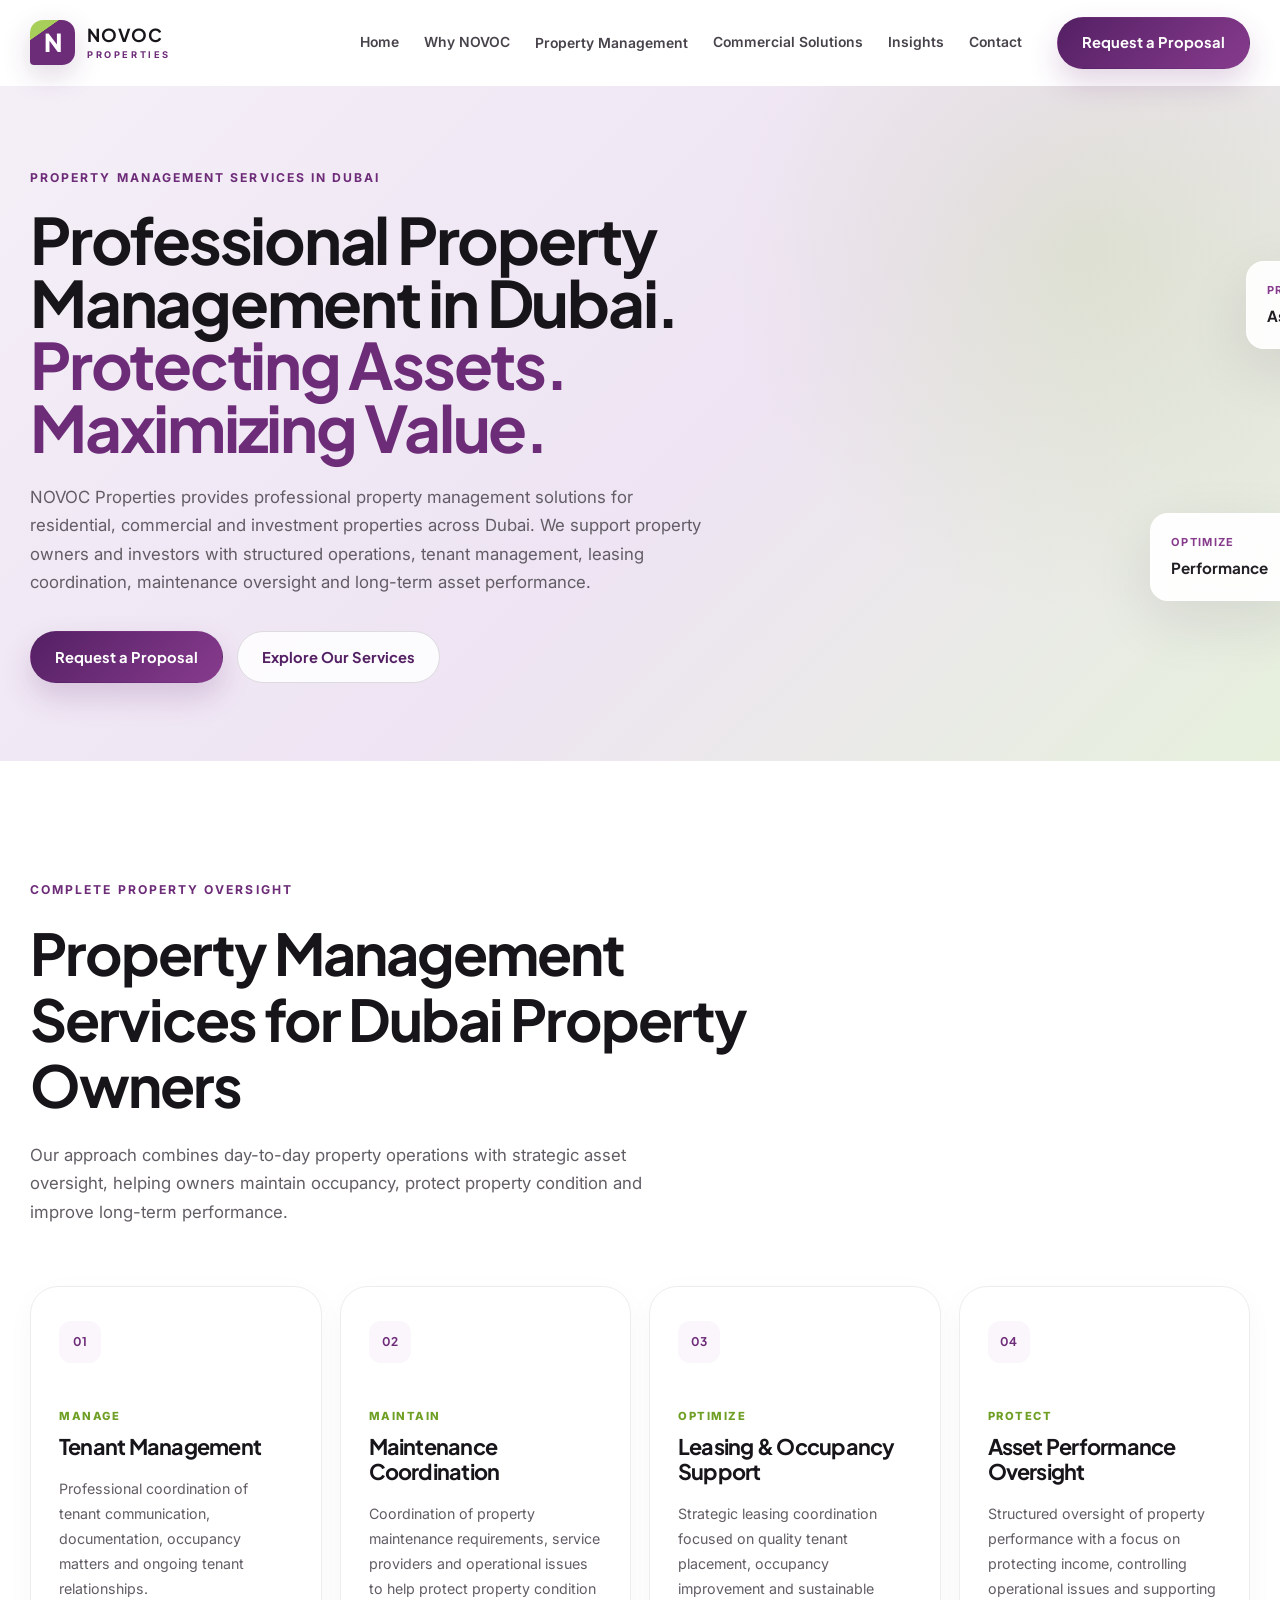
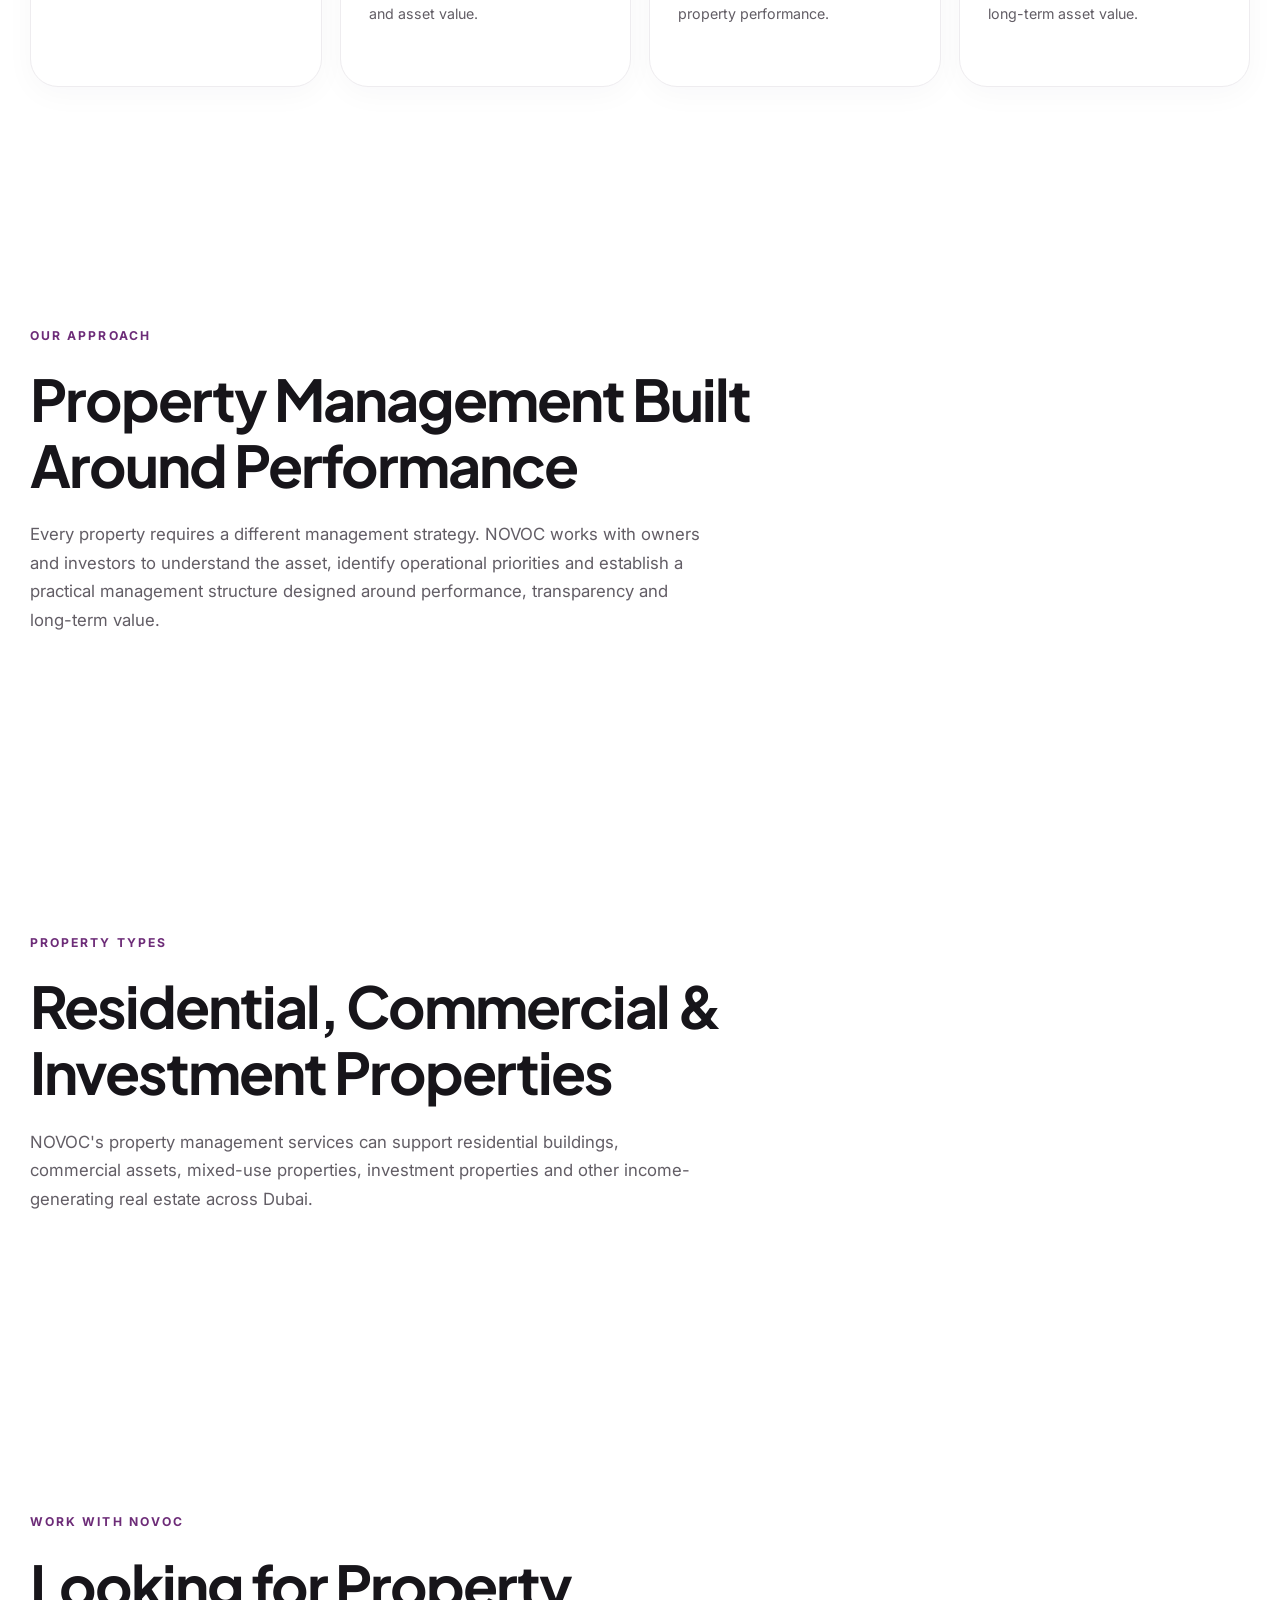
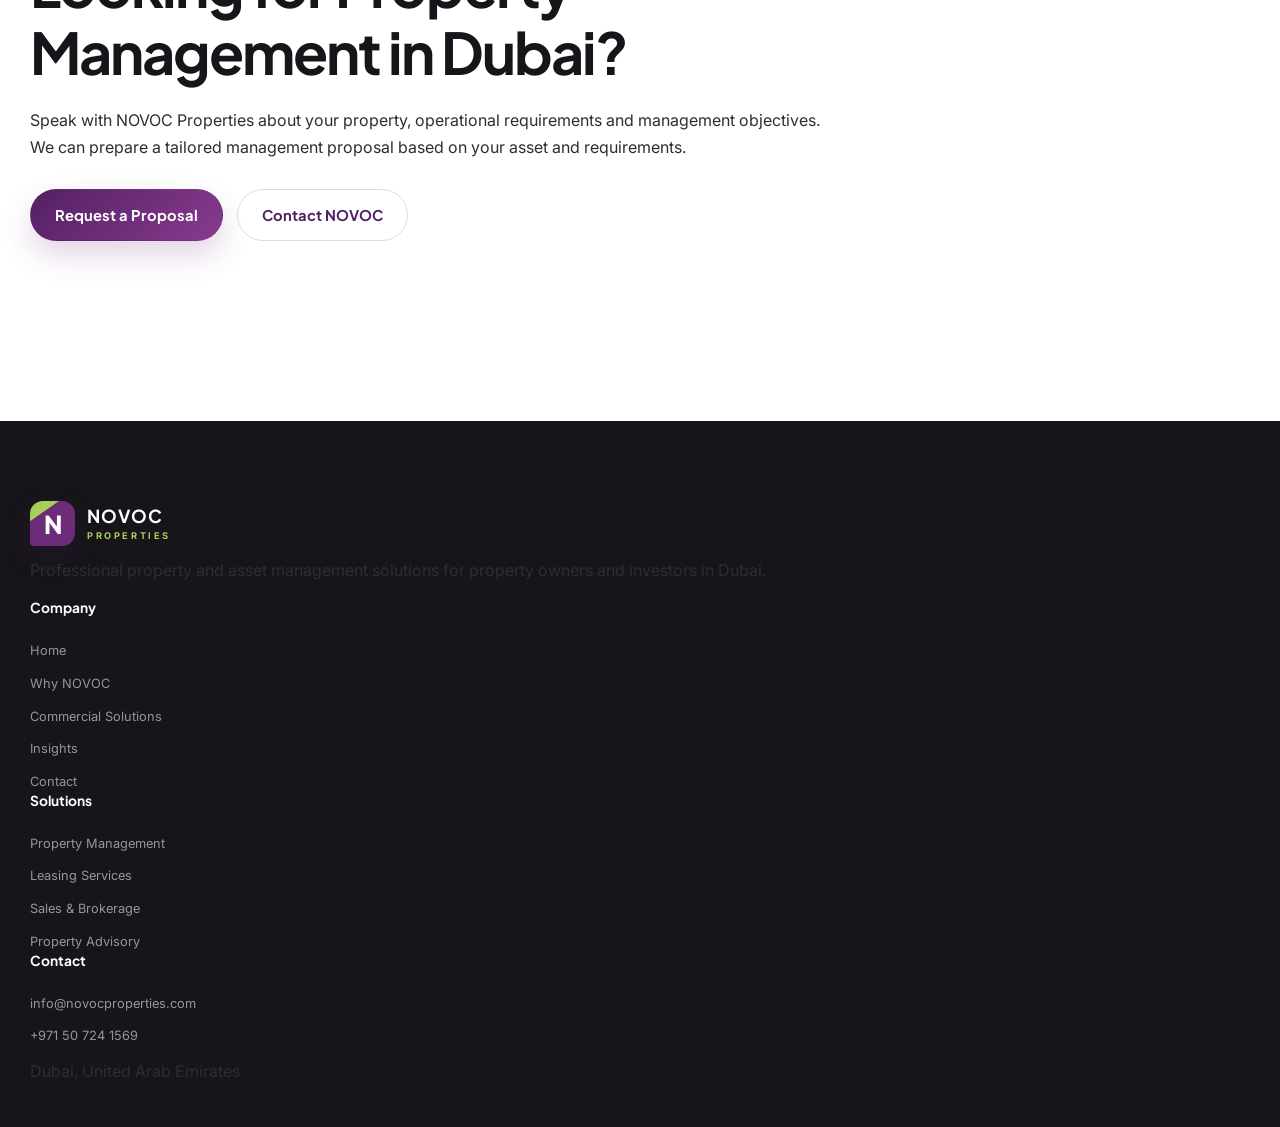
==== commit 045f88a6: "Restore hero visual on property management page" ====
--- a/property-management.html
+++ b/property-management.html
@@ -96,7 +96,7 @@
 
 </head>
 
-<body>
+<body class="property-management-page">
 
   <a class="skip-link" href="#main-content">
     Skip to content
@@ -221,6 +221,37 @@
 
         </div>
 
+            </div>
+
+    <div class="hero-visual" aria-hidden="true">
+
+      <div class="building-card building-card-main">
+        <span class="building-line line-one"></span>
+        <span class="building-line line-two"></span>
+        <span class="building-line line-three"></span>
+
+        <div class="building-copy">
+          <small>Property &amp; Asset Management</small>
+          <strong>Dubai, UAE</strong>
+        </div>
+      </div>
+
+      <div class="floating-card floating-card-one">
+        <span>Protect</span>
+        <strong>Asset Value</strong>
+      </div>
+
+      <div class="floating-card floating-card-two">
+        <span>Optimize</span>
+        <strong>Performance</strong>
+      </div>
+
+    </div>
+
+  </div>
+
+</section>
+
       </div>
 
     </section>
--- a/css/style.css
+++ b/css/style.css
@@ -1641,3 +1641,57 @@
       var(--purple-50) 100%
     );
 }
+
+/* ==================================================
+   PROPERTY MANAGEMENT PAGE — COMPACT HERO
+   ================================================== */
+
+.property-management-page .hero {
+  min-height: auto;
+  padding: 70px 0 65px;
+  background:
+    radial-gradient(
+      circle at 85% 25%,
+      rgba(143, 189, 63, 0.16),
+      transparent 30%
+    ),
+    linear-gradient(
+      135deg,
+      #f4eff7 0%,
+      #eee4f3 55%,
+      #e6f0dc 100%
+    );
+}
+
+.property-management-page .hero-grid {
+  min-height: auto;
+  align-items: center;
+}
+
+.property-management-page .hero h1 {
+  font-size: clamp(2.8rem, 5vw, 5rem);
+  line-height: 0.98;
+  max-width: 850px;
+  margin-bottom: 24px;
+}
+
+.property-management-page .hero-description {
+  max-width: 720px;
+  font-size: 1.05rem;
+  line-height: 1.7;
+}
+
+.property-management-page .hero-actions {
+  margin-top: 28px;
+}
+
+@media (max-width: 768px) {
+  .property-management-page .hero {
+    padding: 55px 0 50px;
+  }
+
+  .property-management-page .hero h1 {
+    font-size: clamp(2.5rem, 11vw, 3.8rem);
+    line-height: 1;
+  }
+}
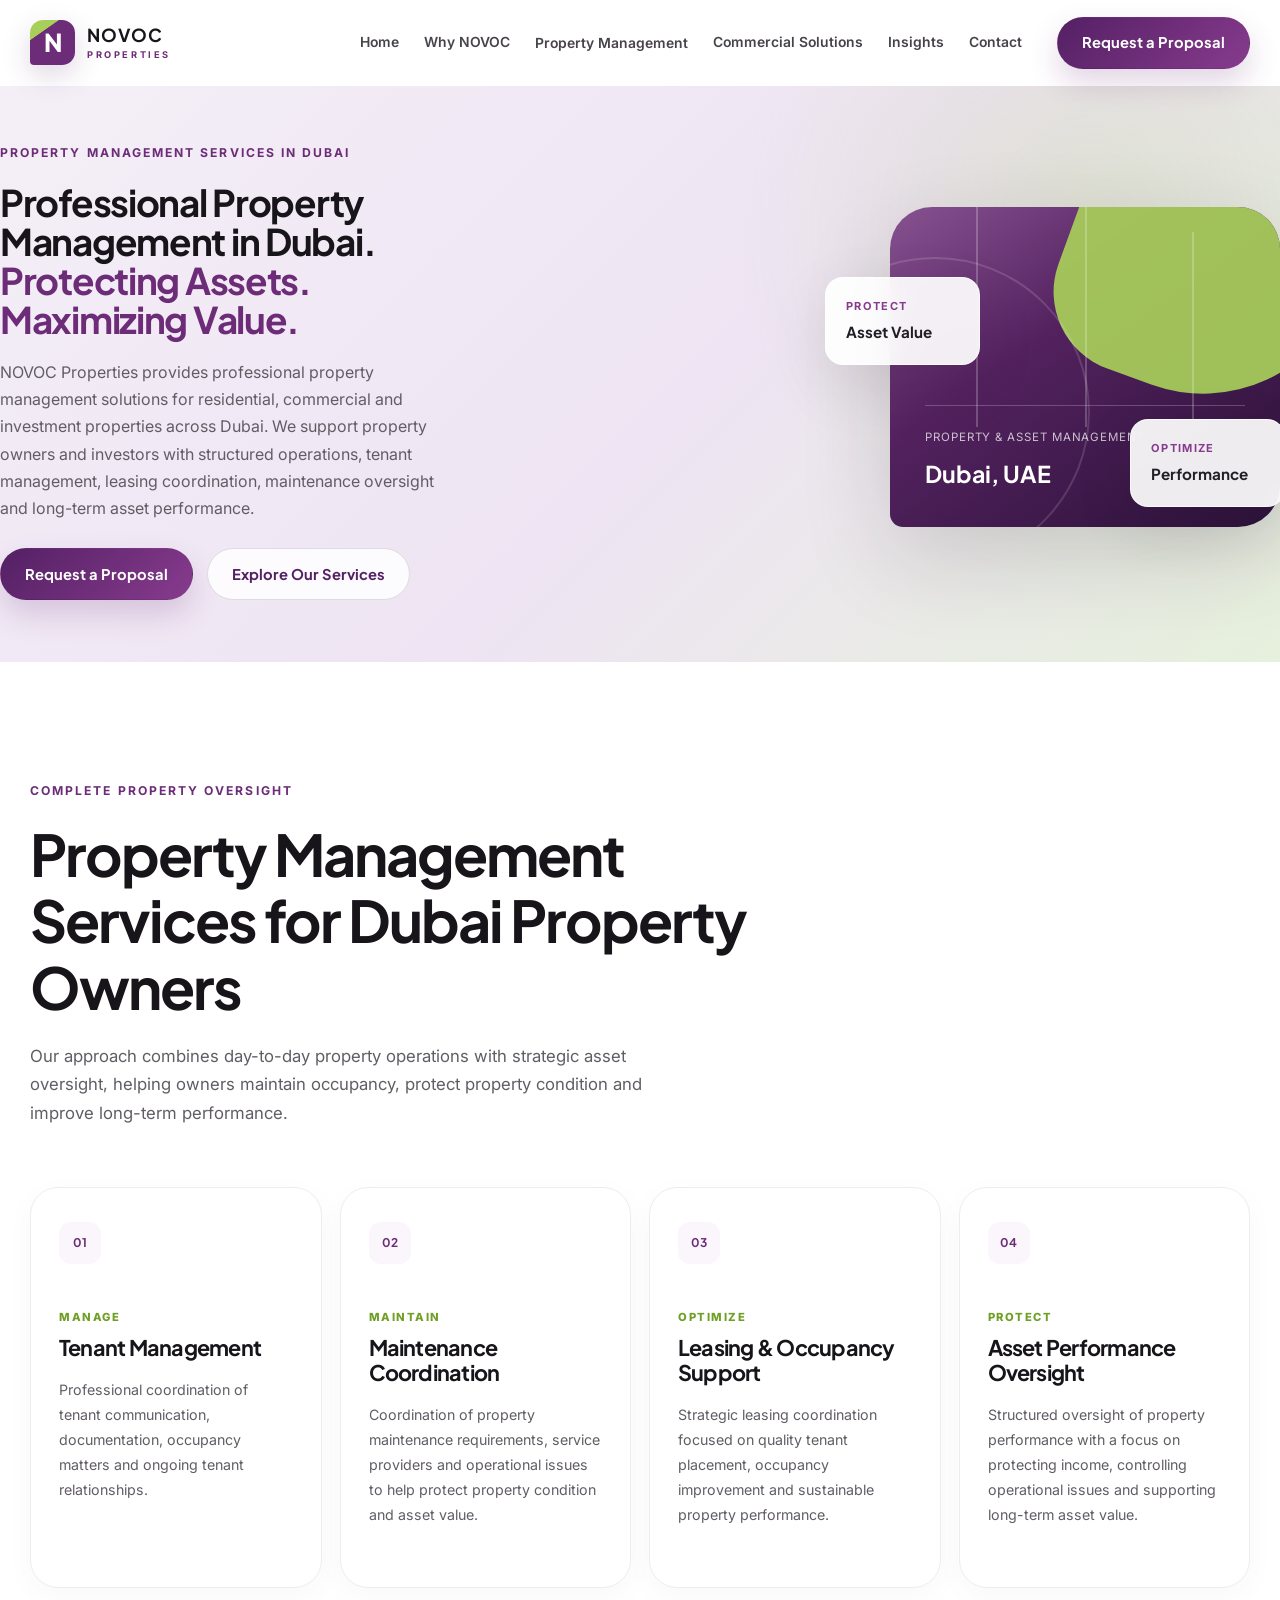
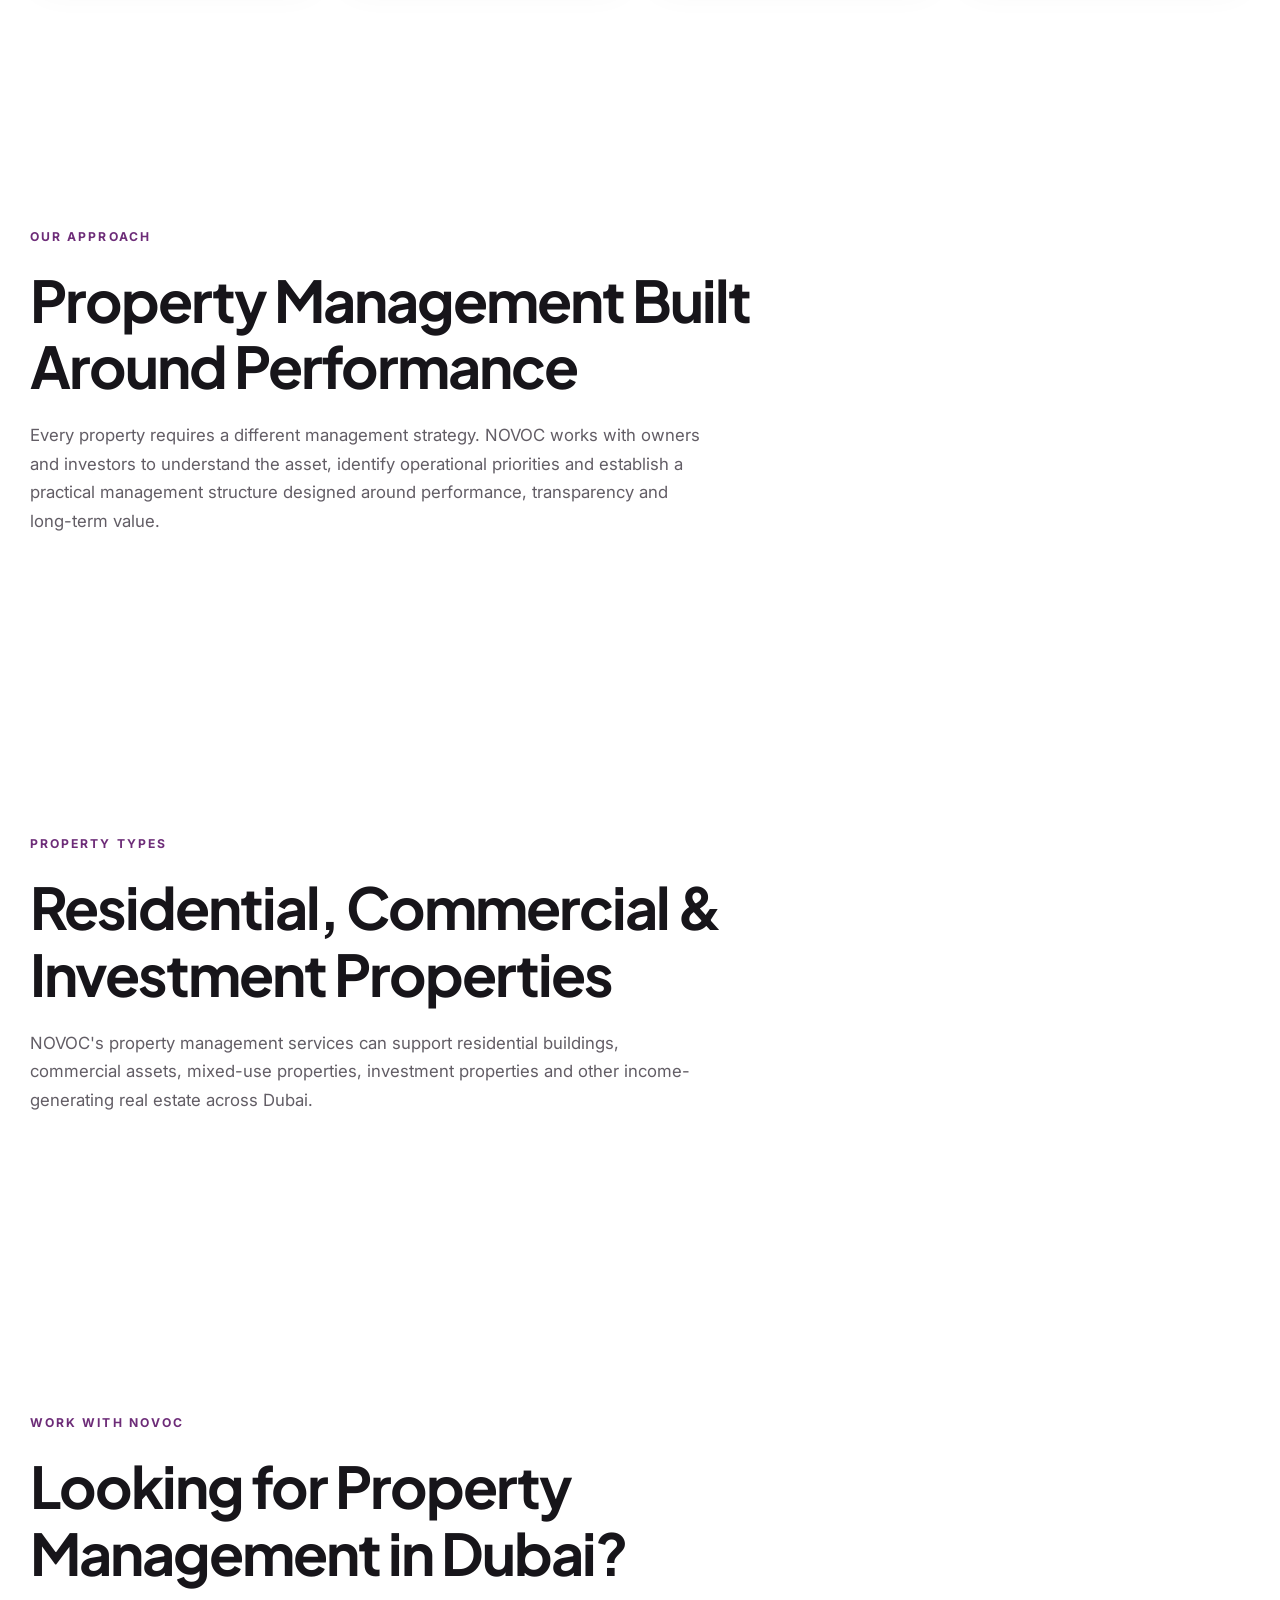
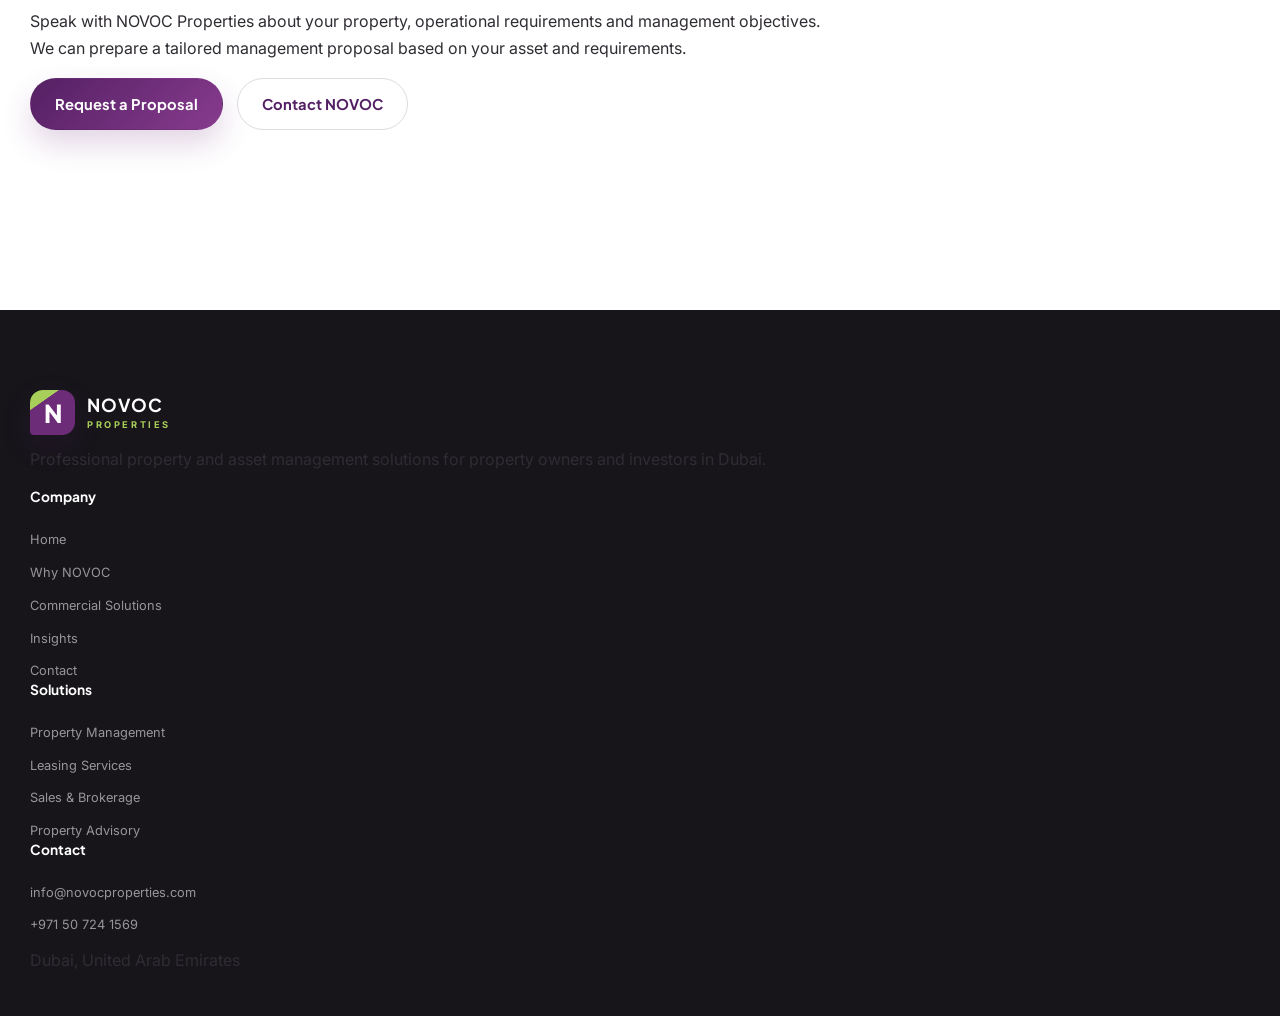
==== commit 37b5f6f6: "Refresh property management responsive CSS cache" ====
--- a/property-management.html
+++ b/property-management.html
@@ -71,7 +71,7 @@
   >
 
   <link rel="stylesheet" href="css/style.css">
-  <link rel="stylesheet" href="css/responsive.css">
+  <link rel="stylesheet" href="css/responsive.css?v=20260810-2">
 
   <script type="application/ld+json">
   {
--- a/css/style.css
+++ b/css/style.css
@@ -1643,12 +1643,13 @@
 }
 
 /* ==================================================
+ /* ==================================================
    PROPERTY MANAGEMENT PAGE — COMPACT HERO
    ================================================== */
 
 .property-management-page .hero {
   min-height: auto;
-  padding: 70px 0 65px;
+  padding: 58px 0 62px;
   background:
     radial-gradient(
       circle at 85% 25%,
@@ -1665,33 +1666,101 @@
 
 .property-management-page .hero-grid {
   min-height: auto;
+  grid-template-columns: minmax(0, 1.35fr) minmax(330px, 0.65fr);
+  gap: 45px;
   align-items: center;
 }
 
+.property-management-page .hero-content {
+  min-width: 0;
+  max-width: 760px;
+  margin: 0;
+}
+
 .property-management-page .hero h1 {
-  font-size: clamp(2.8rem, 5vw, 5rem);
-  line-height: 0.98;
-  max-width: 850px;
-  margin-bottom: 24px;
+  max-width: 760px;
+  margin-bottom: 20px;
+  font-size: clamp(2.4rem, 3vw, 3.5rem);
+  line-height: 1.04;
 }
 
 .property-management-page .hero-description {
-  max-width: 720px;
-  font-size: 1.05rem;
+  max-width: 680px;
+  margin-bottom: 26px;
+  font-size: 1rem;
   line-height: 1.7;
 }
 
 .property-management-page .hero-actions {
-  margin-top: 28px;
+  margin-top: 0;
+}
+
+.property-management-page .hero-visual {
+  width: 100%;
+  max-width: 430px;
+  min-height: 350px;
+  margin-left: auto;
+}
+
+.property-management-page .building-card-main {
+  top: 10px;
+  right: 0;
+  width: 100%;
+  max-width: 390px;
+  height: 320px;
+}
+
+.property-management-page .floating-card-one {
+  top: 80px;
+  left: -25px;
+  right: auto;
+}
+
+.property-management-page .floating-card-two {
+  right: -5px;
+  bottom: 40px;
 }
 
 @media (max-width: 768px) {
   .property-management-page .hero {
-    padding: 55px 0 50px;
+    padding: 48px 0 52px;
   }
 
+  .property-management-page .hero-grid {
+    grid-template-columns: 1fr;
+    gap: 35px;
+  }
+
+  .property-management-page .hero-content {
+    max-width: none;
+    margin: 0;
+  }
+
   .property-management-page .hero h1 {
-    font-size: clamp(2.5rem, 11vw, 3.8rem);
-    line-height: 1;
+    max-width: none;
+    font-size: clamp(2.25rem, 10vw, 3.3rem);
+    line-height: 1.02;
   }
-}
+
+  .property-management-page .hero-description {
+    font-size: 0.98rem;
+  }
+
+  .property-management-page .hero-visual {
+    max-width: 390px;
+    min-height: 330px;
+    margin-inline: auto;
+  }
+
+  .property-management-page .building-card-main {
+    height: 300px;
+  }
+
+  .property-management-page .floating-card-one {
+    left: 0;
+  }
+
+  .property-management-page .floating-card-two {
+    right: 0;
+  }
+}
--- a/css/responsive.css
+++ b/css/responsive.css
@@ -627,3 +627,71 @@
     font-size: 0.84rem;
   }
 }
+
+/* =========================================
+   PROPERTY MANAGEMENT HERO DESKTOP FIX
+   ========================================= */
+
+@media (min-width: 769px) {
+  .property-management-page .hero {
+    min-height: auto;
+    padding: 58px 0 62px;
+  }
+
+ .property-management-page .hero-grid {
+  grid-template-columns: minmax(0, 1.35fr) minmax(330px, 0.65fr);
+  gap: 45px;
+  align-items: center;
+  max-width: 1400px;
+  margin: 0 auto;
+  padding: 0 70px;
+}
+
+ .property-management-page .hero-content {
+  max-width: 760px;
+  margin-left: 0;
+  margin-right: 0;
+}
+
+   .property-management-page .hero h1 {
+  max-width: 820px;
+  font-size: clamp(2.3rem, 2.6vw, 3rem);
+  line-height: 1.06;
+}
+  .property-management-page .hero-visual {
+    width: 100%;
+    max-width: 430px;
+    min-height: 350px;
+    margin-left: auto;
+  }
+}
+/* FINAL DESKTOP HERO CENTERING FIX */
+@media (min-width: 769px) {
+
+  .property-management-page .hero {
+    padding-left: 0;
+    padding-right: 0;
+  }
+
+  .property-management-page .hero-grid {
+    width: 90%;
+    max-width: 1400px;
+    margin-left: auto;
+    margin-right: auto;
+    padding-left: 0;
+    padding-right: 0;
+
+    grid-template-columns: minmax(0, 1.35fr) minmax(330px, 0.65fr);
+    gap: 55px;
+  }
+
+  .property-management-page .hero-content {
+    margin-left: 0;
+    margin-right: 0;
+  }
+
+  .property-management-page .hero-visual {
+    margin-left: auto;
+    margin-right: auto;
+  }
+}
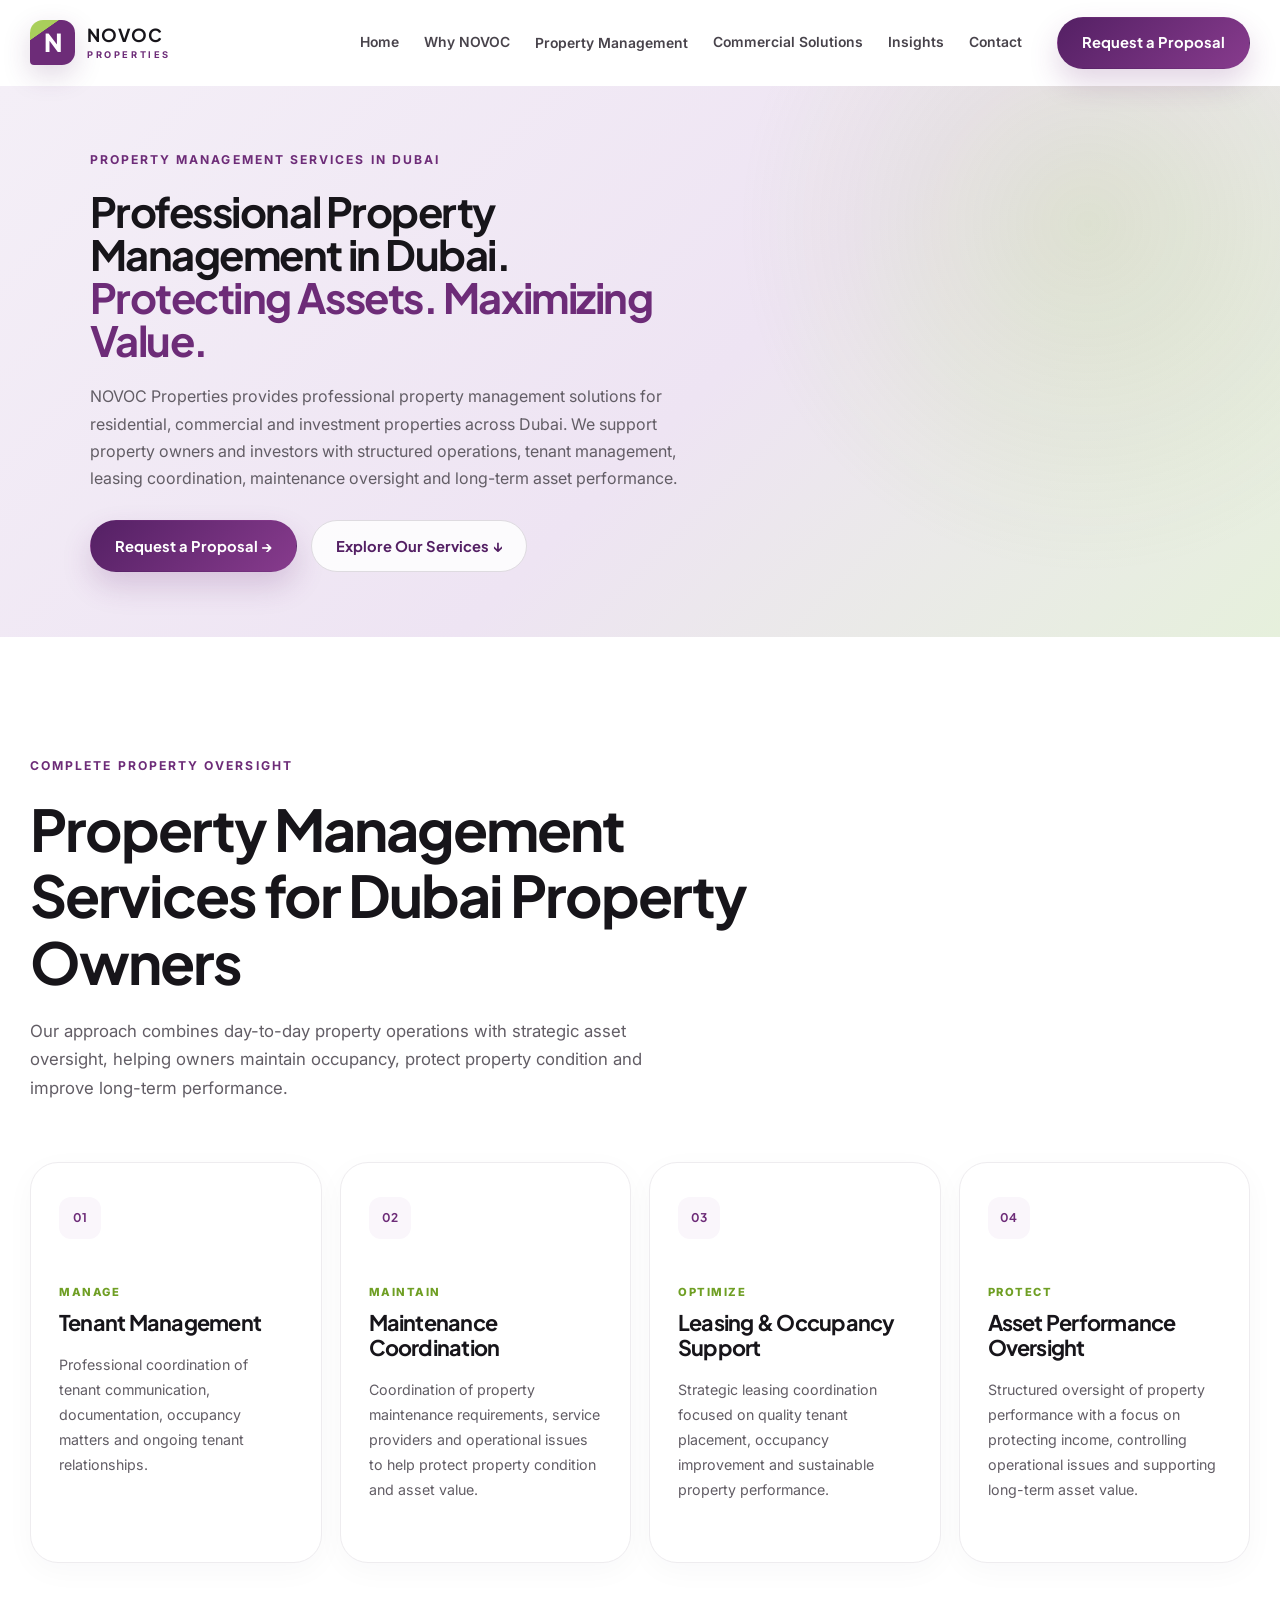
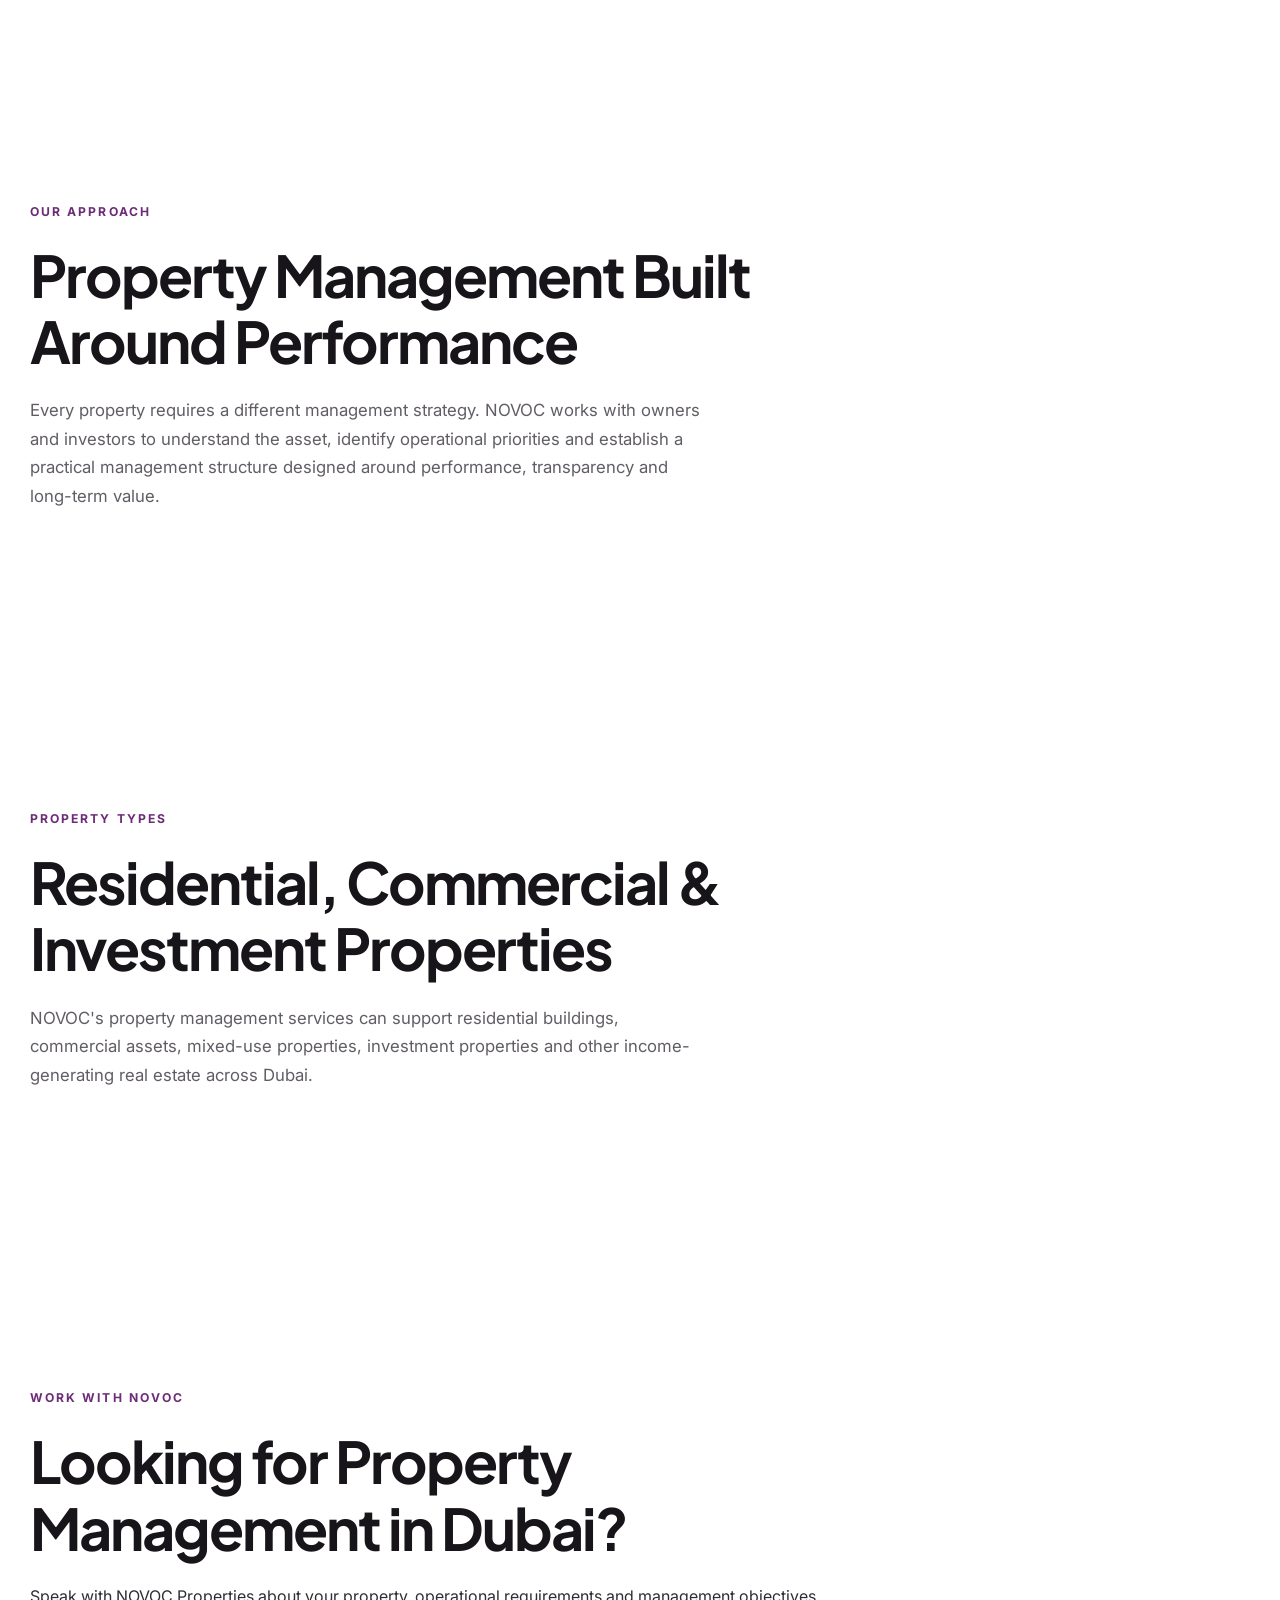
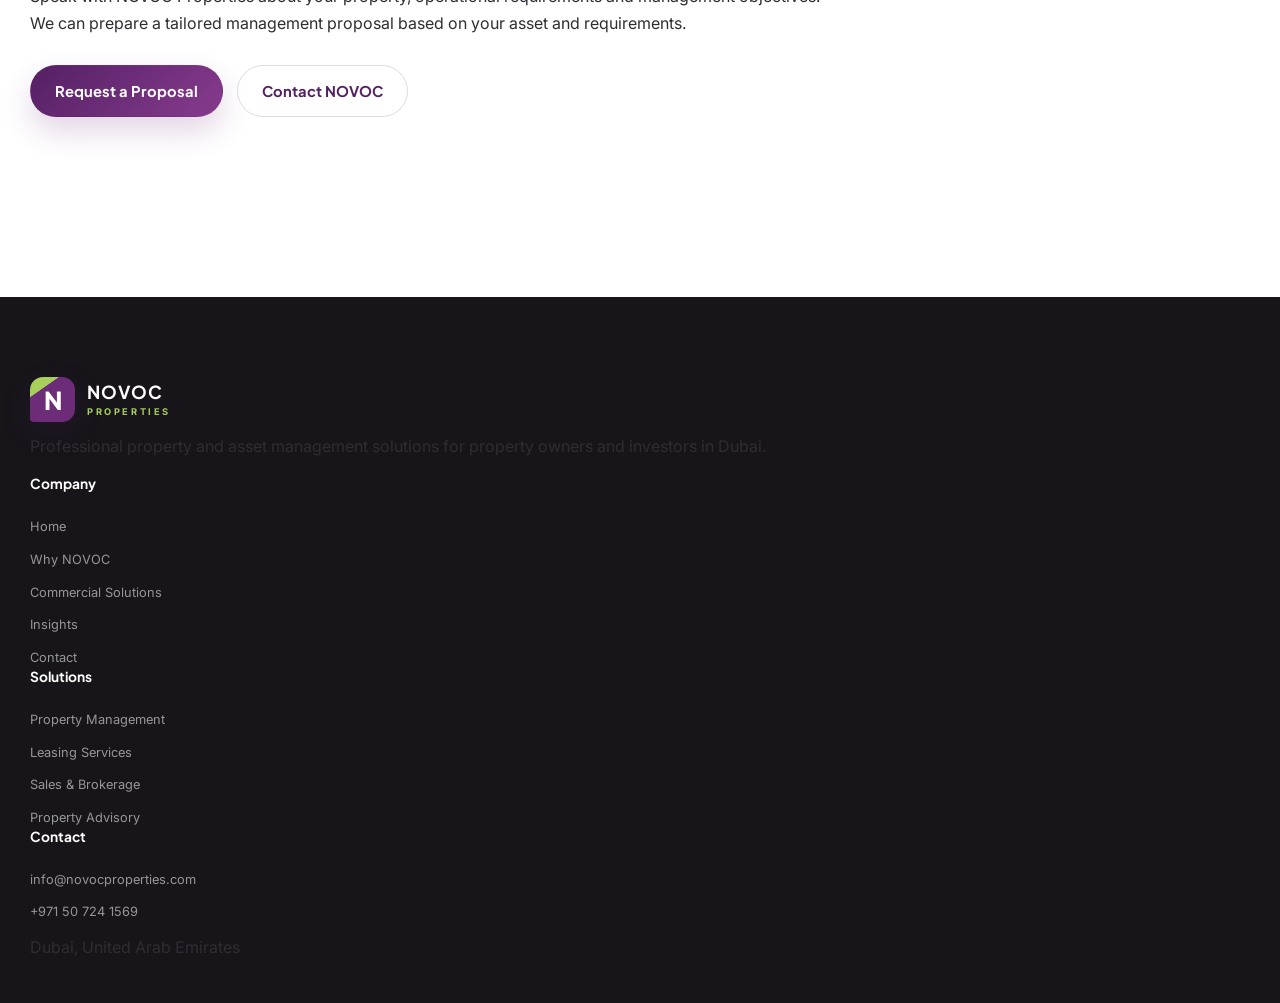
==== commit 02a0b805: "Fix property management hero HTML structure" ====
--- a/property-management.html
+++ b/property-management.html
@@ -178,85 +178,44 @@
 
   <main id="main-content">
 
-    <section class="hero">
-
-      <div class="container hero-grid">
+   <section class="hero hero-dubai">
+    <div class="container hero-grid">
 
         <div class="hero-content">
 
-          <p class="eyebrow">
-            PROPERTY MANAGEMENT SERVICES IN DUBAI
-          </p>
-
-          <h1>
-            Professional Property Management in Dubai.
-            <span>Protecting Assets. Maximizing Value.</span>
-          </h1>
-
-          <p class="hero-description">
-            NOVOC Properties provides professional property management
-            solutions for residential, commercial and investment properties
-            across Dubai. We support property owners and investors with
-            structured operations, tenant management, leasing coordination,
-            maintenance oversight and long-term asset performance.
-          </p>
-
-          <div class="hero-actions">
-
-            <a
-              class="button button-primary"
-              href="index.html#proposal"
-            >
-              Request a Proposal
-            </a>
-
-            <a
-              class="button button-secondary"
-              href="#services"
-            >
-              Explore Our Services
-            </a>
-
-          </div>
-
-        </div>
-
+            <p class="eyebrow">
+                PROPERTY MANAGEMENT SERVICES IN DUBAI
+            </p>
+
+            <h1>
+                Professional Property Management in Dubai.
+                <span>Protecting Assets. Maximizing Value.</span>
+            </h1>
+
+            <p class="hero-description">
+                NOVOC Properties provides professional property management solutions
+                for residential, commercial and investment properties across Dubai.
+                We support property owners and investors with structured operations,
+                tenant management, leasing coordination, maintenance oversight and
+                long-term asset performance.
+            </p>
+
+            <div class="hero-actions">
+                <a class="button button-primary" href="index.html#proposal">
+                    Request a Proposal →
+                </a>
+
+                <a class="button button-secondary" href="#services">
+                    Explore Our Services ↓
+                </a>
             </div>
 
-    <div class="hero-visual" aria-hidden="true">
-
-      <div class="building-card building-card-main">
-        <span class="building-line line-one"></span>
-        <span class="building-line line-two"></span>
-        <span class="building-line line-three"></span>
-
-        <div class="building-copy">
-          <small>Property &amp; Asset Management</small>
-          <strong>Dubai, UAE</strong>
-        </div>
-      </div>
-
-      <div class="floating-card floating-card-one">
-        <span>Protect</span>
-        <strong>Asset Value</strong>
-      </div>
-
-      <div class="floating-card floating-card-two">
-        <span>Optimize</span>
-        <strong>Performance</strong>
-      </div>
+        </div>
 
     </div>
-
-  </div>
-
 </section>
 
-      </div>
-
-    </section>
-
-
+    
     <section class="section" id="services">
 
       <div class="container">
--- a/css/responsive.css
+++ b/css/responsive.css
@@ -665,33 +665,66 @@
     margin-left: auto;
   }
 }
-/* FINAL DESKTOP HERO CENTERING FIX */
-@media (min-width: 769px) {
+/* =========================================
+   PROPERTY MANAGEMENT - FINAL HERO LAYOUT
+   ========================================= */
+
+@media (min-width: 981px) {
 
   .property-management-page .hero {
-    padding-left: 0;
-    padding-right: 0;
+    min-height: 530px;
+    padding: 65px 0;
+    box-sizing: border-box;
   }
 
   .property-management-page .hero-grid {
-    width: 90%;
-    max-width: 1400px;
-    margin-left: auto;
-    margin-right: auto;
-    padding-left: 0;
-    padding-right: 0;
-
-    grid-template-columns: minmax(0, 1.35fr) minmax(330px, 0.65fr);
-    gap: 55px;
+    width: 100%;
+    max-width: 1440px;
+    margin: 0 auto;
+    padding: 0 clamp(70px, 7vw, 120px);
+    box-sizing: border-box;
+
+    display: grid;
+    grid-template-columns: minmax(0, 1.15fr) minmax(360px, 0.85fr);
+    gap: 70px;
+    align-items: center;
   }
 
   .property-management-page .hero-content {
-    margin-left: 0;
-    margin-right: 0;
+    width: 100%;
+    max-width: 720px;
+    margin: 0;
+    padding: 0;
+  }
+
+  .property-management-page .hero h1 {
+    max-width: 720px;
+    margin-bottom: 22px;
+    font-size: clamp(2.6rem, 3.1vw, 3.4rem);
+    line-height: 1.03;
+  }
+
+  .property-management-page .hero-description {
+    max-width: 680px;
+    font-size: 1rem;
+    line-height: 1.7;
+  }
+
+  .property-management-page .hero-actions {
+    margin-top: 28px;
   }
 
   .property-management-page .hero-visual {
-    margin-left: auto;
-    margin-right: auto;
-  }
-}
+    width: 100%;
+    max-width: 440px;
+    min-height: 360px;
+    margin: 0 auto;
+    transform: none;
+  }
+
+  .property-management-page .building-card-main {
+    width: 100%;
+    max-width: 430px;
+    height: 330px;
+  }
+}
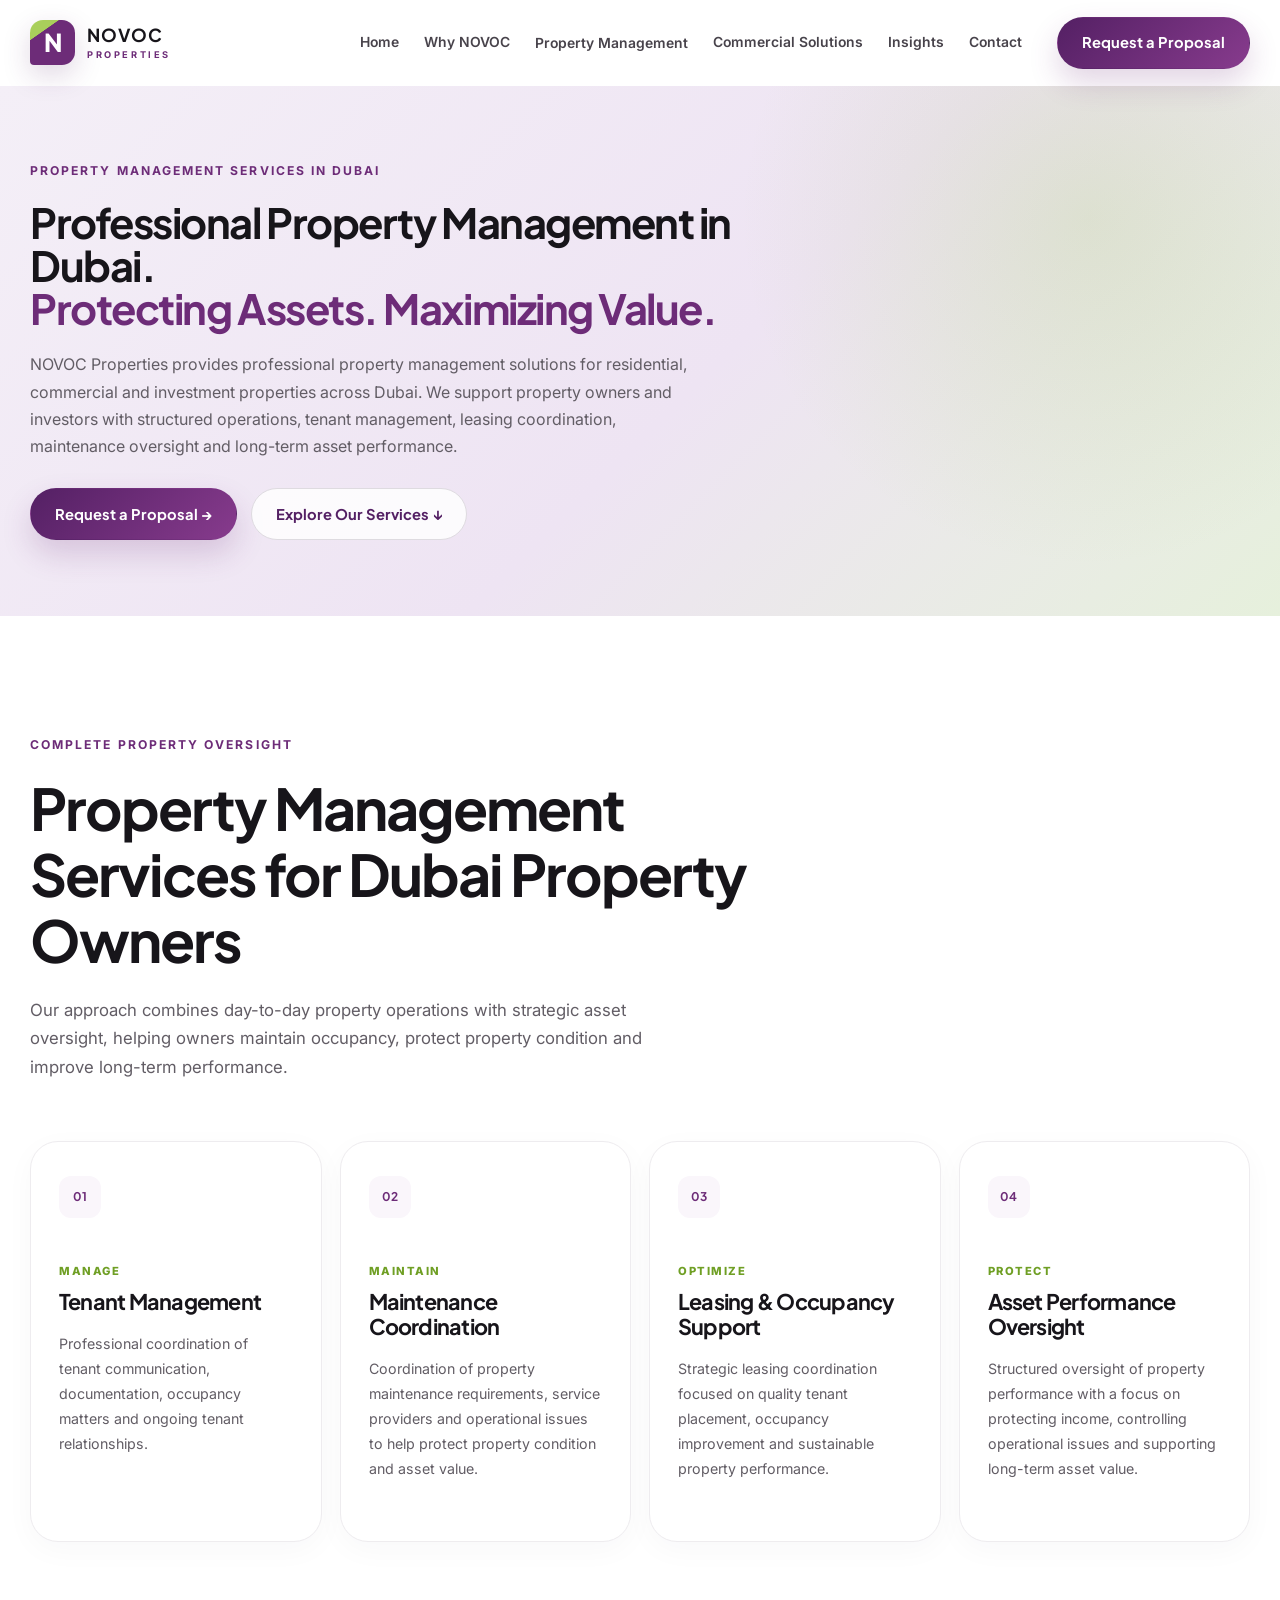
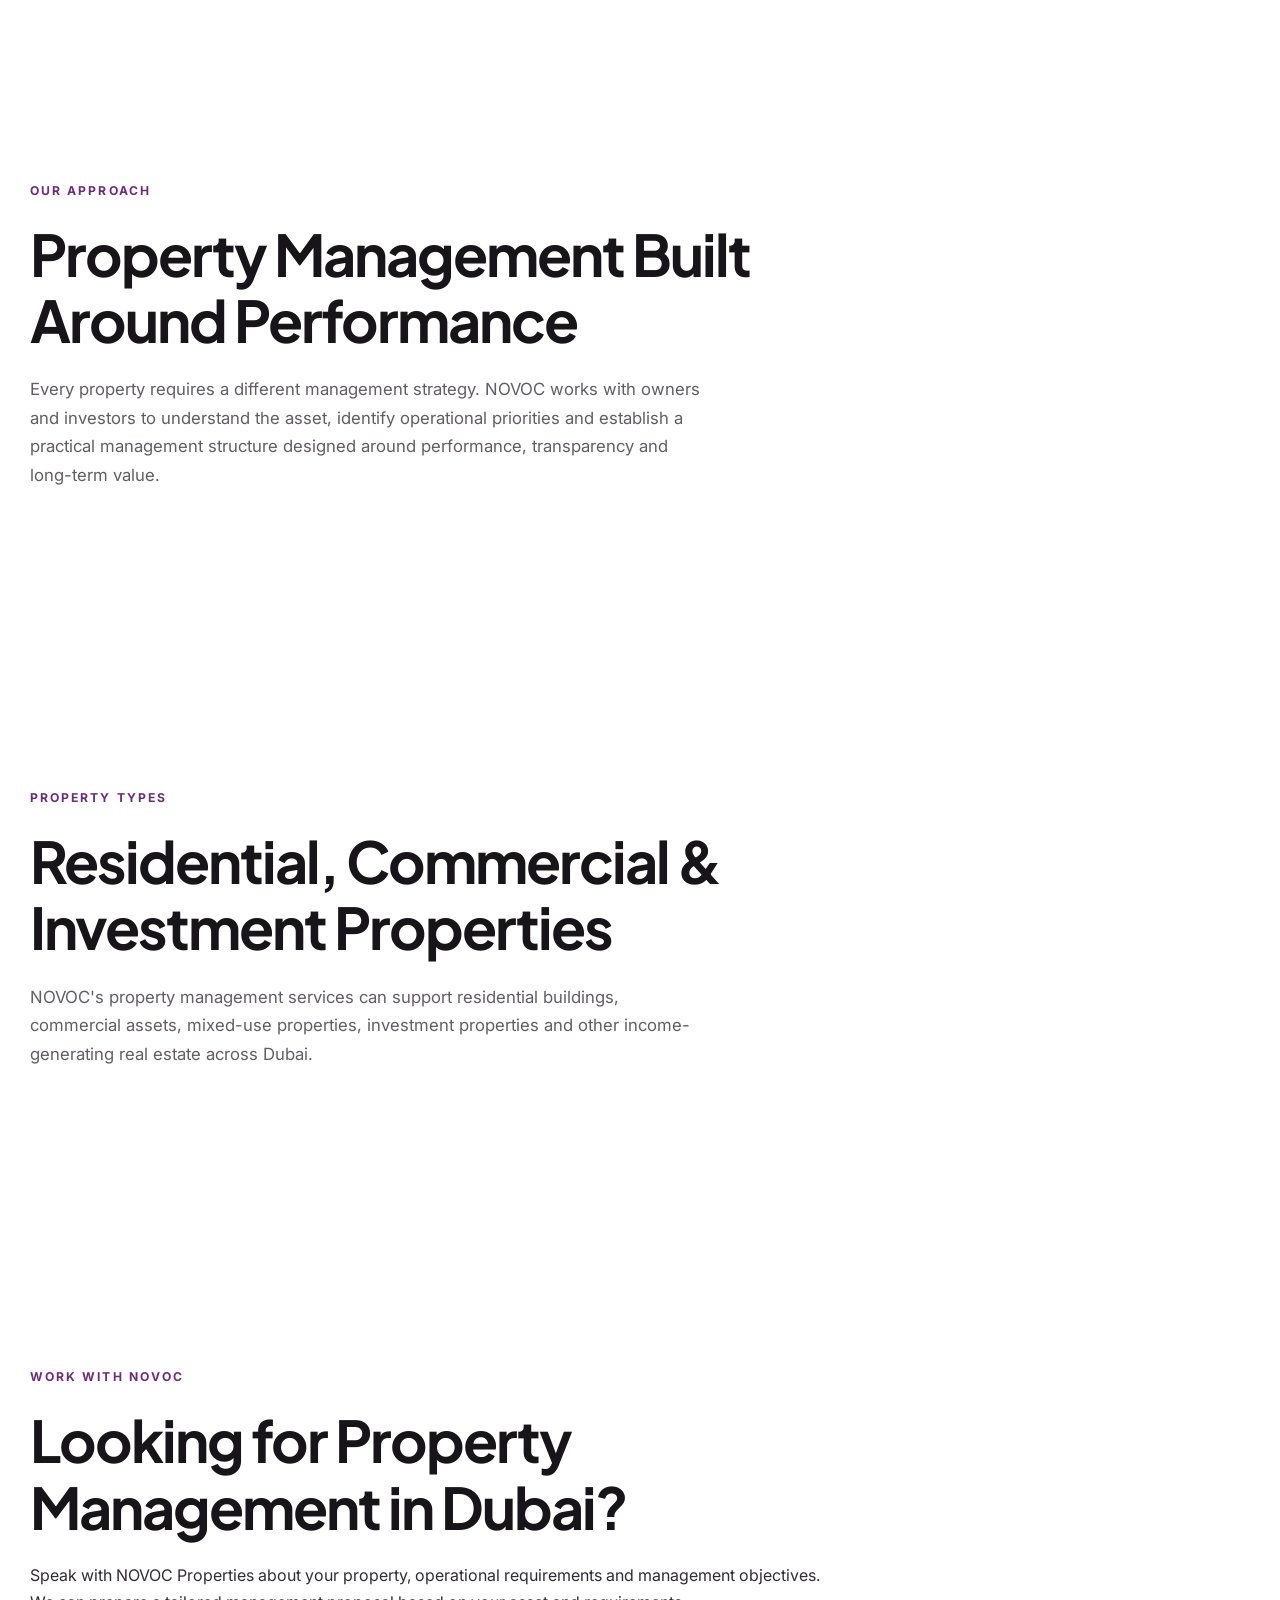
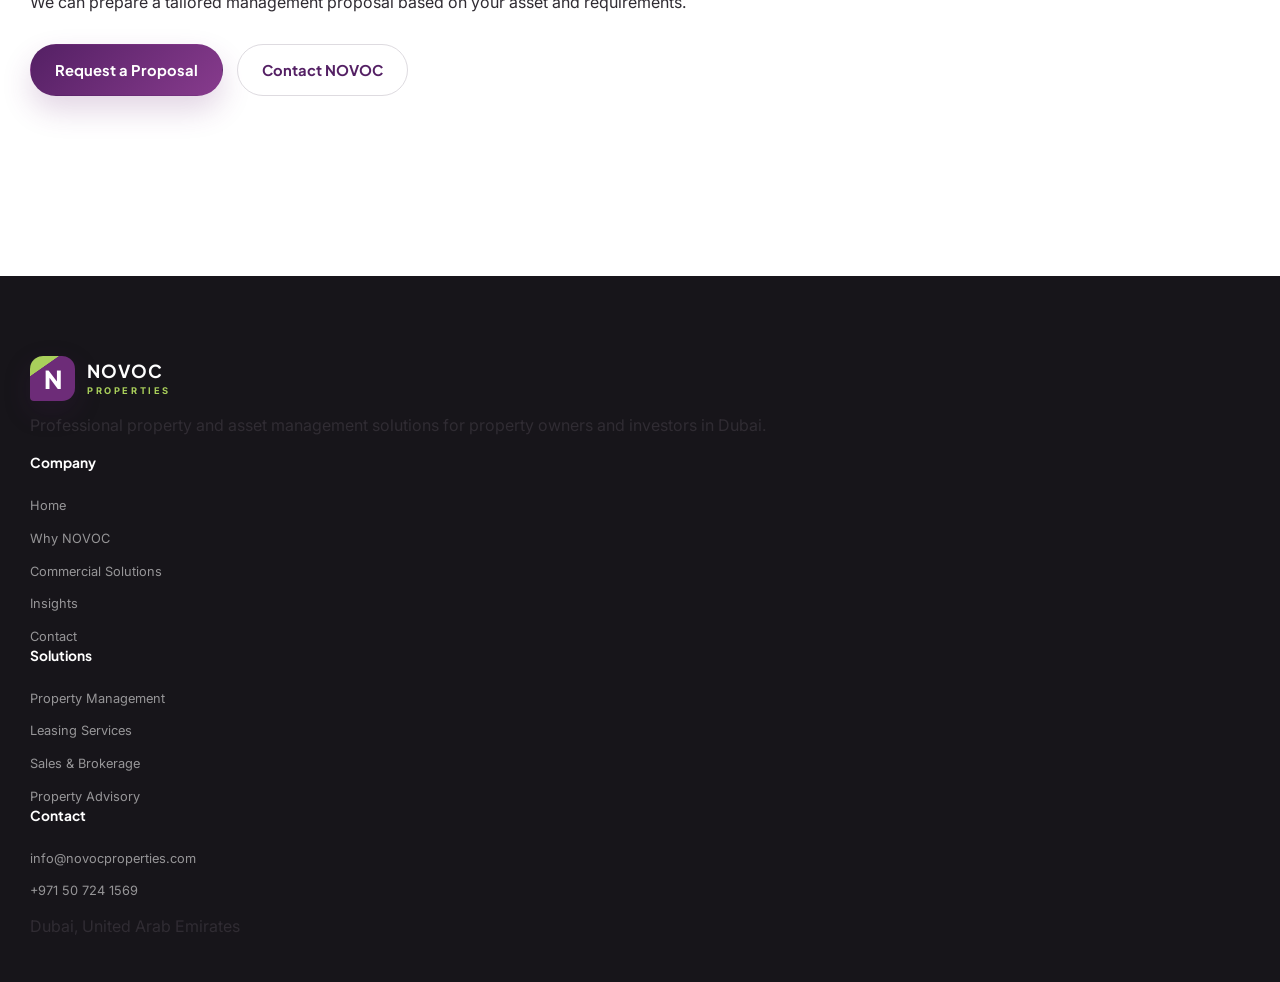
==== commit 5459cf31: "Rebuild property management hero structure" ====
--- a/property-management.html
+++ b/property-management.html
@@ -179,40 +179,42 @@
   <main id="main-content">
 
    <section class="hero hero-dubai">
-    <div class="container hero-grid">
-
-        <div class="hero-content">
-
-            <p class="eyebrow">
-                PROPERTY MANAGEMENT SERVICES IN DUBAI
-            </p>
-
-            <h1>
-                Professional Property Management in Dubai.
-                <span>Protecting Assets. Maximizing Value.</span>
-            </h1>
-
-            <p class="hero-description">
-                NOVOC Properties provides professional property management solutions
-                for residential, commercial and investment properties across Dubai.
-                We support property owners and investors with structured operations,
-                tenant management, leasing coordination, maintenance oversight and
-                long-term asset performance.
-            </p>
-
-            <div class="hero-actions">
-                <a class="button button-primary" href="index.html#proposal">
-                    Request a Proposal →
-                </a>
-
-                <a class="button button-secondary" href="#services">
-                    Explore Our Services ↓
-                </a>
-            </div>
-
-        </div>
+  <div class="container hero-dubai-inner">
+
+    <div class="hero-content">
+
+      <p class="eyebrow">
+        PROPERTY MANAGEMENT SERVICES IN DUBAI
+      </p>
+
+      <h1>
+        Professional Property Management in Dubai.
+        <span>Protecting Assets. Maximizing Value.</span>
+      </h1>
+
+      <p class="hero-description">
+        NOVOC Properties provides professional property management solutions
+        for residential, commercial and investment properties across Dubai.
+        We support property owners and investors with structured operations,
+        tenant management, leasing coordination, maintenance oversight and
+        long-term asset performance.
+      </p>
+
+      <div class="hero-actions">
+
+        <a class="button button-primary" href="index.html#proposal">
+          Request a Proposal →
+        </a>
+
+        <a class="button button-secondary" href="#services">
+          Explore Our Services ↓
+        </a>
+
+      </div>
 
     </div>
+
+  </div>
 </section>
 
     
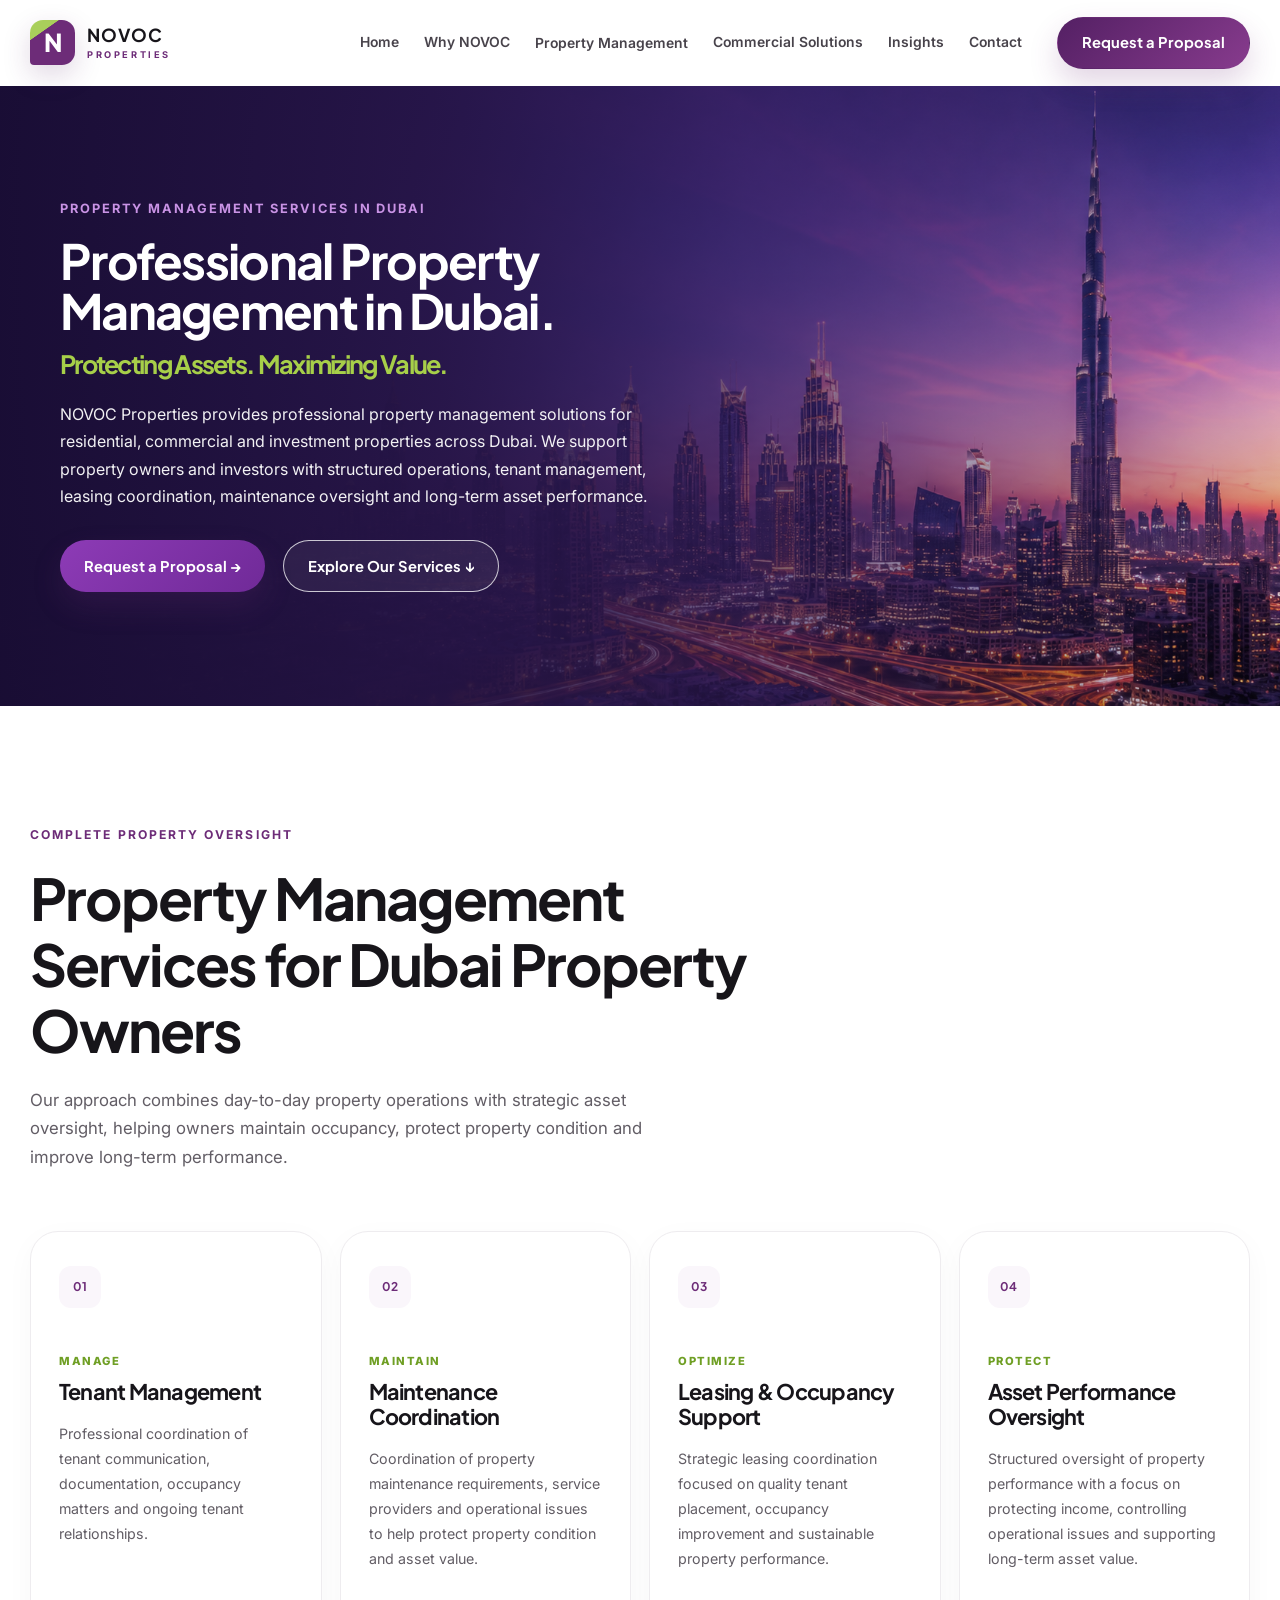
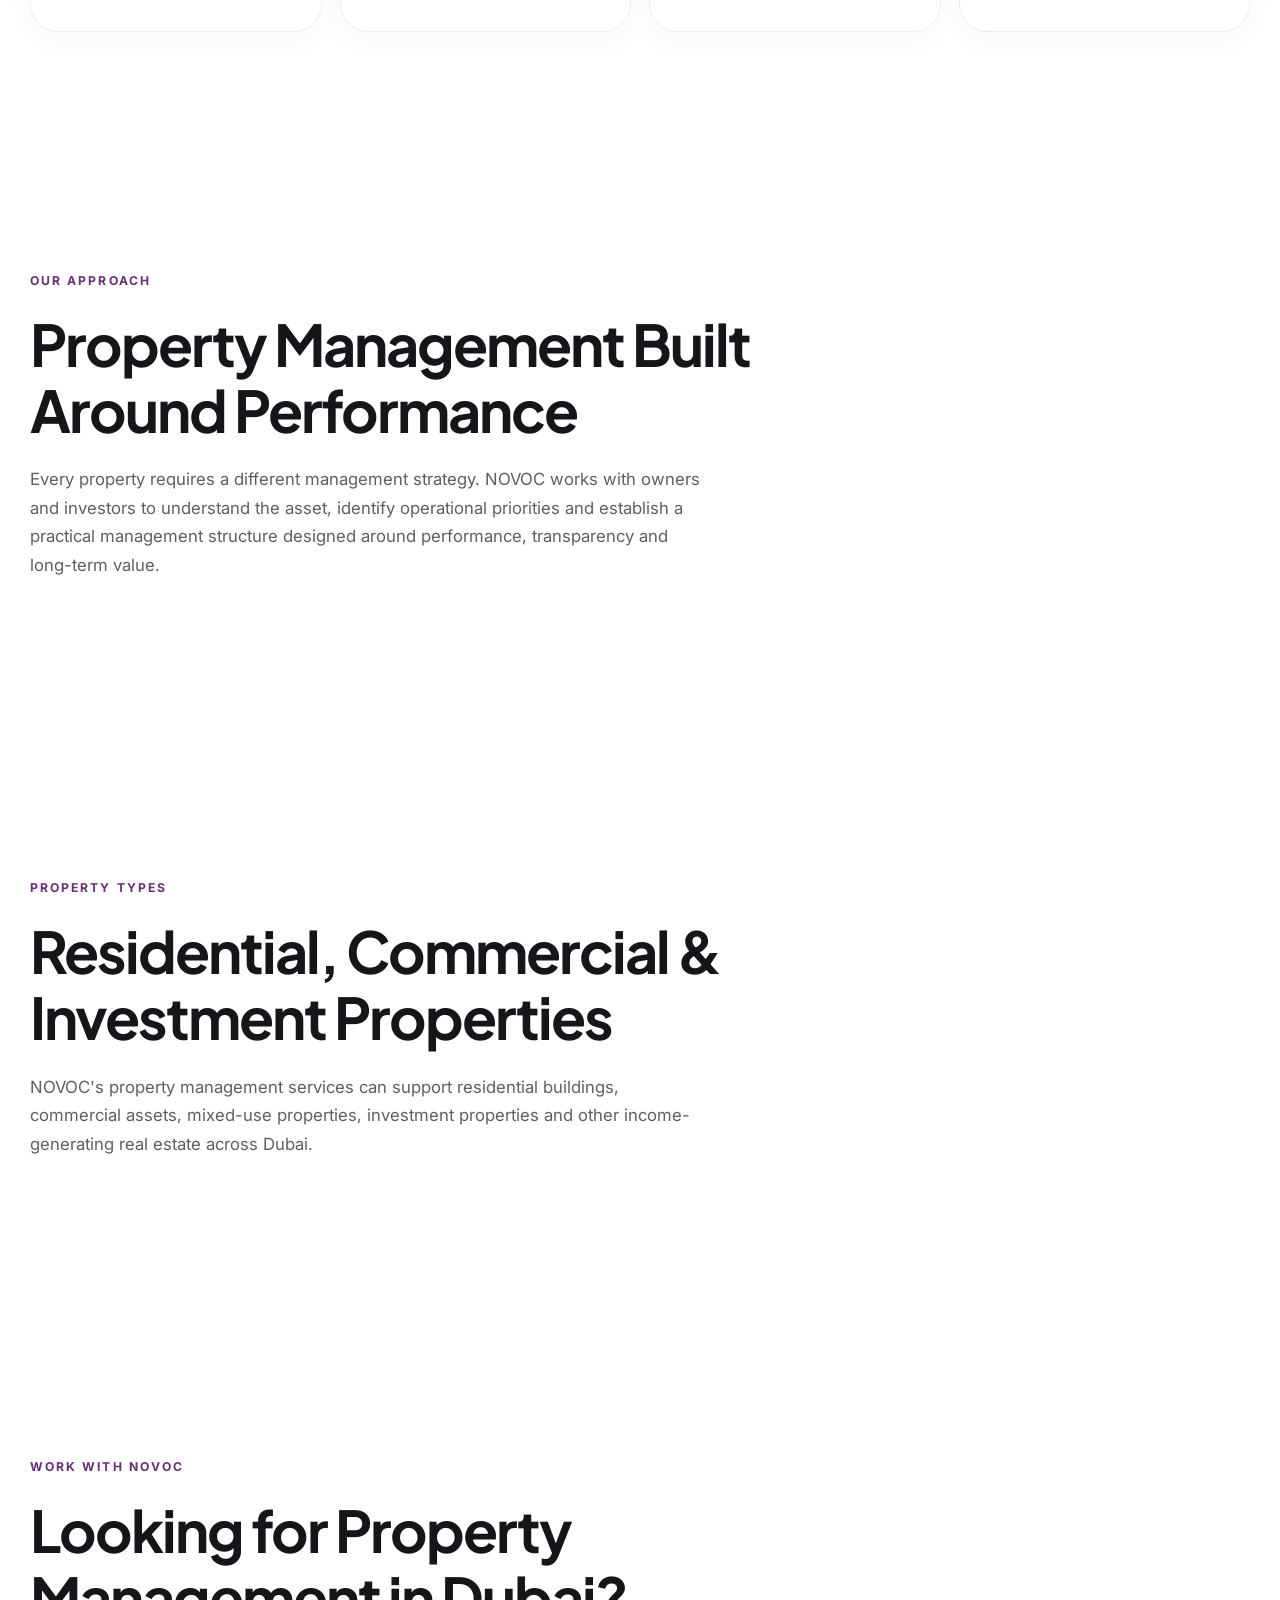
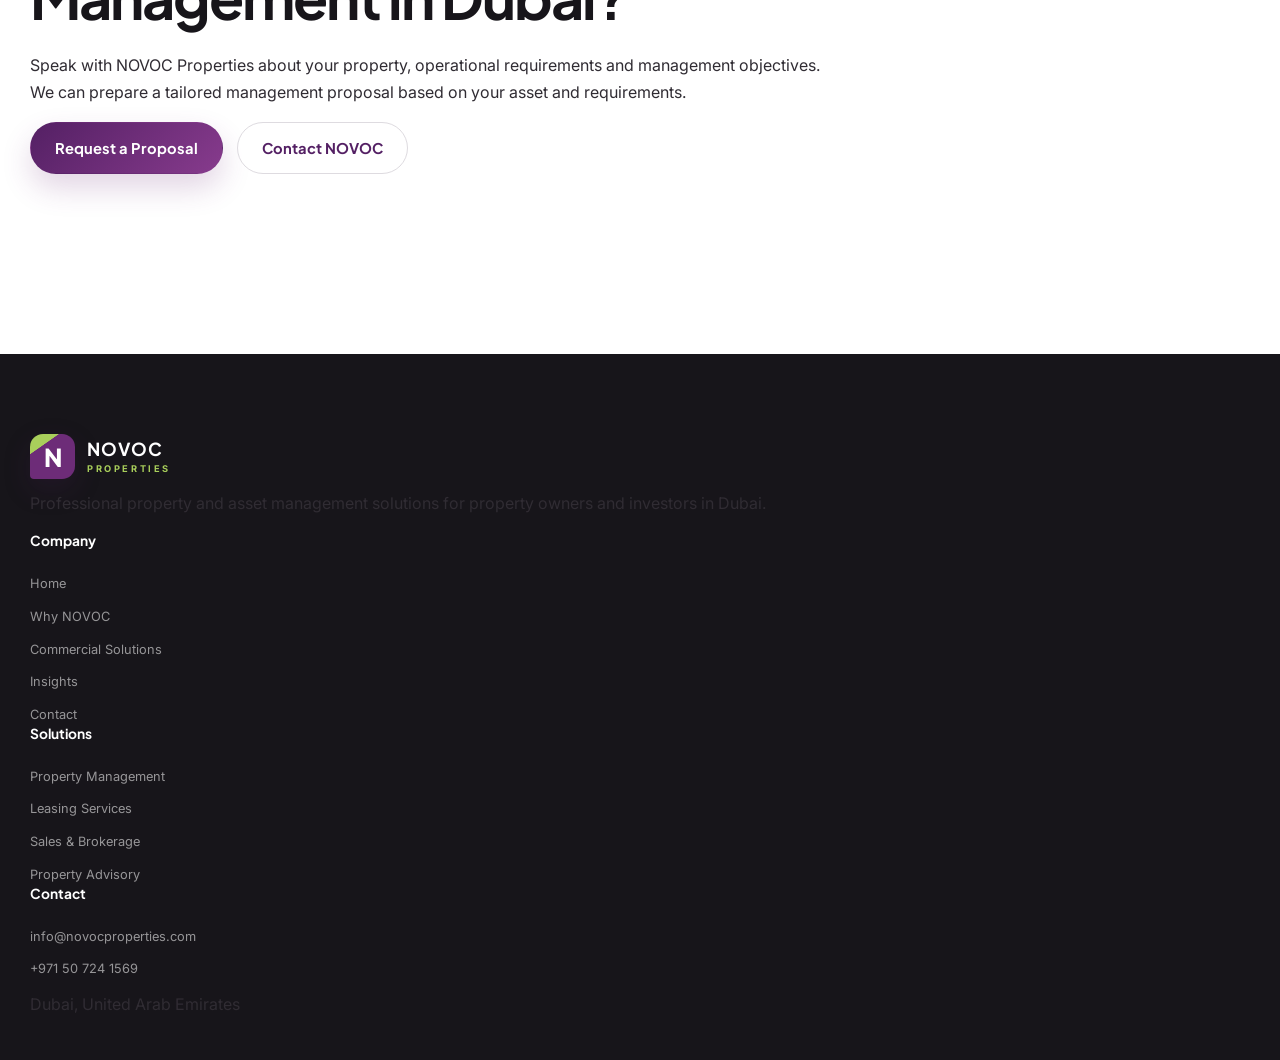
==== commit 8a343177: "Force refresh property management CSS" ====
--- a/property-management.html
+++ b/property-management.html
@@ -70,8 +70,8 @@
     rel="stylesheet"
   >
 
-  <link rel="stylesheet" href="css/style.css">
-  <link rel="stylesheet" href="css/responsive.css?v=20260810-2">
+<link rel="stylesheet" href="css/style.css?v=12">
+<link rel="stylesheet" href="css/responsive.css?v=12">
 
   <script type="application/ld+json">
   {
--- a/css/style.css
+++ b/css/style.css
@@ -1764,3 +1764,141 @@
     right: 0;
   }
 }
+/* =========================================
+   NOVOC PROPERTY MANAGEMENT - DUBAI HERO
+   ========================================= */
+
+.hero-dubai {
+  position: relative;
+  min-height: 620px;
+  display: flex;
+  align-items: center;
+  overflow: hidden;
+  padding: 0;
+
+  background:
+    linear-gradient(
+      90deg,
+      rgba(27, 15, 55, 0.95) 0%,
+      rgba(42, 24, 76, 0.88) 35%,
+      rgba(52, 30, 91, 0.66) 58%,
+      rgba(46, 28, 78, 0.22) 100%
+    ),
+    url("../images/property-management-hero.png");
+
+  background-size: cover;
+  background-position: center center;
+  background-repeat: no-repeat;
+}
+
+.hero-dubai .hero-dubai-inner {
+  position: relative;
+  z-index: 2;
+  width: min(calc(100% - 120px), 1320px);
+  margin: 0 auto;
+  padding: 82px 0;
+}
+
+.hero-dubai .hero-content {
+  width: 100%;
+  max-width: 650px;
+  margin: 0;
+  padding: 0;
+}
+
+.hero-dubai .eyebrow {
+  margin-bottom: 20px;
+  color: #c993e5;
+  font-size: 0.8rem;
+  font-weight: 700;
+  letter-spacing: 0.15em;
+}
+
+.hero-dubai h1 {
+  max-width: 650px;
+  margin: 0 0 24px;
+  color: #ffffff;
+  font-size: clamp(2.8rem, 4vw, 4.2rem);
+  line-height: 1.03;
+}
+
+.hero-dubai h1 span {
+  display: block;
+  margin-top: 16px;
+  color: #a7cf49;
+  font-size: 0.52em;
+  line-height: 1.15;
+}
+
+.hero-dubai .hero-description {
+  max-width: 610px;
+  margin: 0;
+  color: rgba(255, 255, 255, 0.94);
+  font-size: 1rem;
+  line-height: 1.75;
+}
+
+.hero-dubai .hero-actions {
+  display: flex;
+  gap: 18px;
+  flex-wrap: wrap;
+  margin-top: 32px;
+}
+
+.hero-dubai .button-primary {
+  background: linear-gradient(135deg, #8d3bb6, #6f2a98);
+  color: #ffffff;
+  border: none;
+}
+
+.hero-dubai .button-secondary {
+  background: rgba(255, 255, 255, 0.06);
+  color: #ffffff;
+  border: 1px solid rgba(255, 255, 255, 0.75);
+}
+
+@media (max-width: 980px) {
+
+  .hero-dubai {
+    min-height: auto;
+
+    background:
+      linear-gradient(
+        90deg,
+        rgba(27, 15, 55, 0.94) 0%,
+        rgba(42, 24, 76, 0.82) 60%,
+        rgba(46, 28, 78, 0.50) 100%
+      ),
+      url("../images/property-management-hero.png");
+
+    background-size: cover;
+    background-position: 65% center;
+  }
+
+  .hero-dubai .hero-dubai-inner {
+    width: min(calc(100% - 40px), 760px);
+    padding: 68px 0;
+  }
+
+  .hero-dubai h1 {
+    font-size: clamp(2.3rem, 8vw, 3.4rem);
+  }
+}
+
+@media (max-width: 640px) {
+
+  .hero-dubai .hero-dubai-inner {
+    width: calc(100% - 32px);
+    padding: 56px 0;
+  }
+
+  .hero-dubai .hero-actions {
+    flex-direction: column;
+  }
+
+  .hero-dubai .button-primary,
+  .hero-dubai .button-secondary {
+    width: 100%;
+    justify-content: center;
+  }
+}
--- a/css/responsive.css
+++ b/css/responsive.css
@@ -627,104 +627,87 @@
     font-size: 0.84rem;
   }
 }
-
 /* =========================================
-   PROPERTY MANAGEMENT HERO DESKTOP FIX
+   NOVOC PROPERTY MANAGEMENT HERO
+   FINAL OVERRIDE
    ========================================= */
 
-@media (min-width: 769px) {
-  .property-management-page .hero {
-    min-height: auto;
-    padding: 58px 0 62px;
-  }
-
- .property-management-page .hero-grid {
-  grid-template-columns: minmax(0, 1.35fr) minmax(330px, 0.65fr);
-  gap: 45px;
+body .hero.hero-dubai {
+  position: relative;
+  min-height: 620px;
+  display: flex;
   align-items: center;
-  max-width: 1400px;
+  overflow: hidden;
+  padding: 0 !important;
+
+  background:
+    linear-gradient(
+      90deg,
+      rgba(25, 13, 52, 0.96) 0%,
+      rgba(38, 20, 70, 0.90) 34%,
+      rgba(49, 27, 88, 0.65) 58%,
+      rgba(39, 22, 68, 0.15) 100%
+    ),
+    url("../images/property-management-hero.png") center center / cover no-repeat !important;
+}
+
+body .hero.hero-dubai .hero-dubai-inner {
+  position: relative;
+  z-index: 2;
+  width: min(calc(100% - 120px), 1320px);
+  max-width: 1320px;
   margin: 0 auto;
-  padding: 0 70px;
-}
-
- .property-management-page .hero-content {
-  max-width: 760px;
-  margin-left: 0;
-  margin-right: 0;
-}
-
-   .property-management-page .hero h1 {
-  max-width: 820px;
-  font-size: clamp(2.3rem, 2.6vw, 3rem);
-  line-height: 1.06;
-}
-  .property-management-page .hero-visual {
-    width: 100%;
-    max-width: 430px;
-    min-height: 350px;
-    margin-left: auto;
-  }
-}
-/* =========================================
-   PROPERTY MANAGEMENT - FINAL HERO LAYOUT
-   ========================================= */
-
-@media (min-width: 981px) {
-
-  .property-management-page .hero {
-    min-height: 530px;
-    padding: 65px 0;
-    box-sizing: border-box;
-  }
-
-  .property-management-page .hero-grid {
-    width: 100%;
-    max-width: 1440px;
-    margin: 0 auto;
-    padding: 0 clamp(70px, 7vw, 120px);
-    box-sizing: border-box;
-
-    display: grid;
-    grid-template-columns: minmax(0, 1.15fr) minmax(360px, 0.85fr);
-    gap: 70px;
-    align-items: center;
-  }
-
-  .property-management-page .hero-content {
-    width: 100%;
-    max-width: 720px;
-    margin: 0;
-    padding: 0;
-  }
-
-  .property-management-page .hero h1 {
-    max-width: 720px;
-    margin-bottom: 22px;
-    font-size: clamp(2.6rem, 3.1vw, 3.4rem);
-    line-height: 1.03;
-  }
-
-  .property-management-page .hero-description {
-    max-width: 680px;
-    font-size: 1rem;
-    line-height: 1.7;
-  }
-
-  .property-management-page .hero-actions {
-    margin-top: 28px;
-  }
-
-  .property-management-page .hero-visual {
-    width: 100%;
-    max-width: 440px;
-    min-height: 360px;
-    margin: 0 auto;
-    transform: none;
-  }
-
-  .property-management-page .building-card-main {
-    width: 100%;
-    max-width: 430px;
-    height: 330px;
-  }
-}
+  padding: 78px 0;
+}
+
+body .hero.hero-dubai .hero-content {
+  width: 100%;
+  max-width: 640px;
+  margin: 0;
+  padding: 0;
+}
+
+body .hero.hero-dubai .eyebrow {
+  color: #c993e5 !important;
+  margin-bottom: 18px;
+}
+
+body .hero.hero-dubai h1 {
+  max-width: 640px;
+  margin: 0 0 22px;
+  color: #ffffff !important;
+  font-size: clamp(2.8rem, 3.8vw, 4rem);
+  line-height: 1.03;
+}
+
+body .hero.hero-dubai h1 span {
+  display: block;
+  margin-top: 14px;
+  color: #a7cf49 !important;
+  font-size: 0.52em;
+  line-height: 1.15;
+}
+
+body .hero.hero-dubai .hero-description {
+  max-width: 590px;
+  color: rgba(255,255,255,0.94) !important;
+  font-size: 1rem;
+  line-height: 1.7;
+}
+
+body .hero.hero-dubai .hero-actions {
+  display: flex;
+  gap: 18px;
+  margin-top: 30px;
+}
+
+body .hero.hero-dubai .button-primary {
+  background: linear-gradient(135deg, #8d3bb6, #702a98) !important;
+  color: #ffffff !important;
+}
+
+body .hero.hero-dubai .button-secondary {
+  background: rgba(255,255,255,0.06) !important;
+  color: #ffffff !important;
+  border: 1px solid rgba(255,255,255,0.75) !important;
+}
